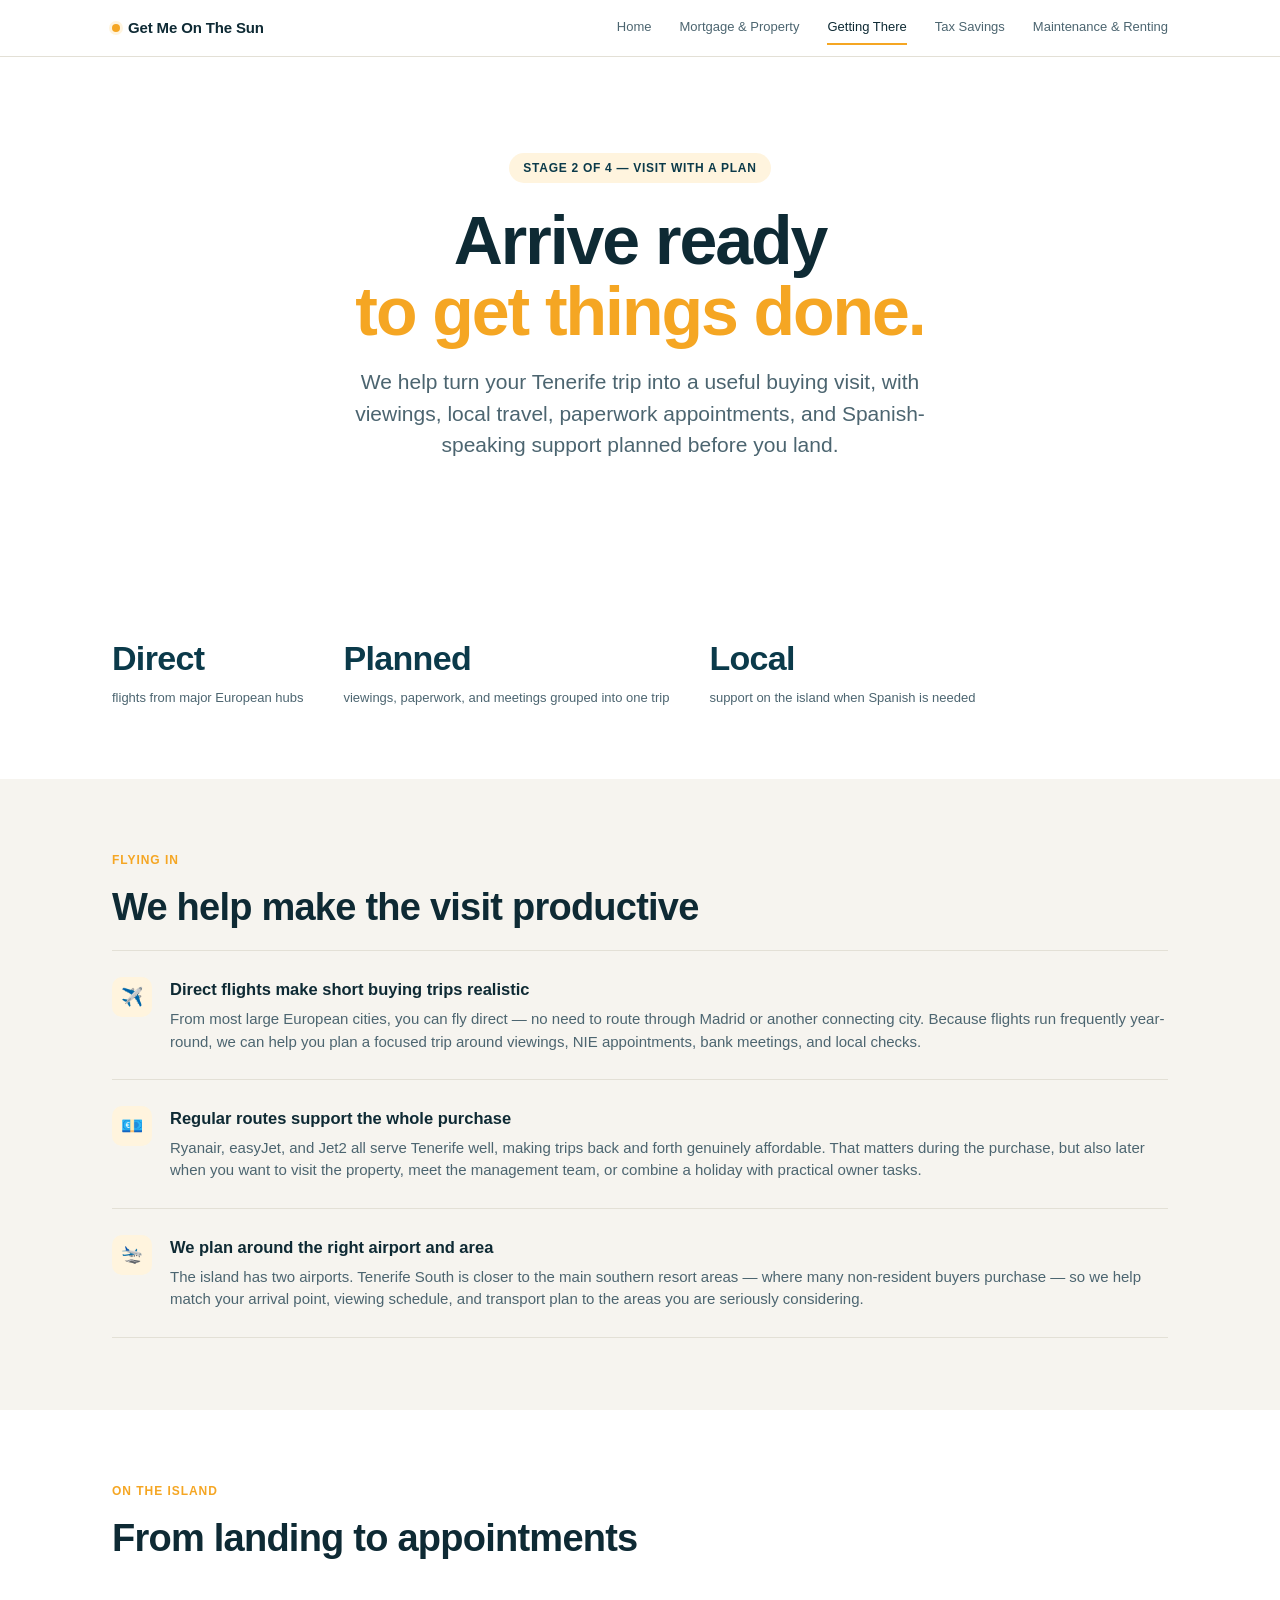
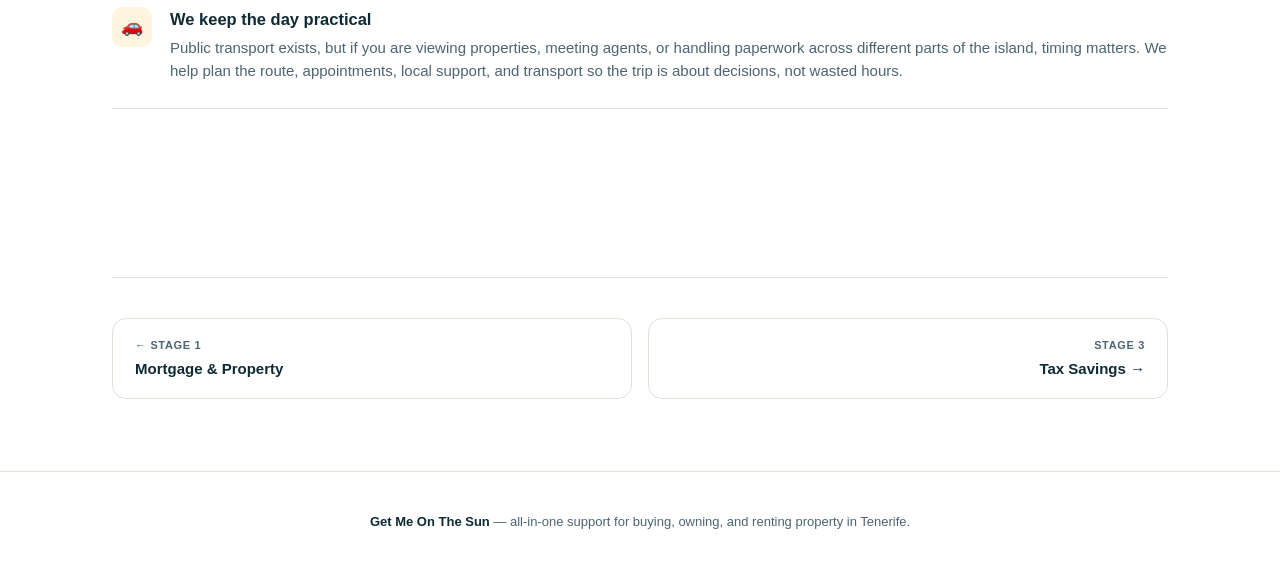
==== getting-there.html @ fbd6fc8a "Reframe travel page around visit planning" ====
<!DOCTYPE html>
<html lang="en">
<head>
<meta charset="UTF-8">
<meta name="viewport" content="width=device-width, initial-scale=1.0">
<title>Getting There — Get Me On The Sun</title>
<meta name="description" content="We help plan your Tenerife property visit: flights, airport choice, viewings, local transport, appointments, and on-island support.">
<link rel="stylesheet" href="style.css">
</head>
<body>

<nav class="nav">
  <div class="nav-inner">
    <a href="index.html" class="nav-brand"><span class="dot"></span>Get Me On The Sun</a>
    <button class="nav-toggle" aria-label="Menu">&#9776;</button>
    <div class="nav-links">
      <a href="index.html">Home</a>
      <a href="mortgage-property.html">Mortgage &amp; Property</a>
      <a href="getting-there.html" class="active">Getting There</a>
      <a href="tax-savings.html">Tax Savings</a>
      <a href="maintenance-renting.html">Maintenance &amp; Renting</a>
    </div>
  </div>
</nav>

<header class="hero">
  <div class="wrap">
    <div class="eyebrow">Stage 2 of 4 — visit with a plan</div>
    <h1>Arrive ready<br><span class="accent">to get things done.</span></h1>
    <p class="lede">We help turn your Tenerife trip into a useful buying visit, with viewings, local travel, paperwork appointments, and Spanish-speaking support planned before you land.</p>
  </div>
</header>

<section>
  <div class="wrap">
    <div class="stats">
      <div class="stat"><div class="num">Direct</div><div class="label">flights from major European hubs</div></div>
      <div class="stat"><div class="num">Planned</div><div class="label">viewings, paperwork, and meetings grouped into one trip</div></div>
      <div class="stat"><div class="num">Local</div><div class="label">support on the island when Spanish is needed</div></div>
    </div>
  </div>
</section>

<section class="section-alt">
  <div class="wrap">
    <p class="section-kicker">Flying In</p>
    <h2 class="section-title">We help make the visit productive</h2>

    <div class="lesson">
      <div class="lesson-icon">✈️</div>
      <div>
        <h4>Direct flights make short buying trips realistic</h4>
        <p>From most large European cities, you can fly direct — no need to route through Madrid or another connecting city. Because flights run frequently year-round, we can help you plan a focused trip around viewings, NIE appointments, bank meetings, and local checks.</p>
      </div>
    </div>

    <div class="lesson">
      <div class="lesson-icon">💶</div>
      <div>
        <h4>Regular routes support the whole purchase</h4>
        <p>Ryanair, easyJet, and Jet2 all serve Tenerife well, making trips back and forth genuinely affordable. That matters during the purchase, but also later when you want to visit the property, meet the management team, or combine a holiday with practical owner tasks.</p>
      </div>
    </div>

    <div class="lesson">
      <div class="lesson-icon">🛬</div>
      <div>
        <h4>We plan around the right airport and area</h4>
        <p>The island has two airports. Tenerife South is closer to the main southern resort areas — where many non-resident buyers purchase — so we help match your arrival point, viewing schedule, and transport plan to the areas you are seriously considering.</p>
      </div>
    </div>
  </div>
</section>

<section>
  <div class="wrap">
    <p class="section-kicker">On The Island</p>
    <h2 class="section-title">From landing to appointments</h2>
    <div class="lesson" style="border-top:none;">
      <div class="lesson-icon">🚗</div>
      <div>
        <h4>We keep the day practical</h4>
        <p>Public transport exists, but if you are viewing properties, meeting agents, or handling paperwork across different parts of the island, timing matters. We help plan the route, appointments, local support, and transport so the trip is about decisions, not wasted hours.</p>
      </div>
    </div>
  </div>
</section>

<section>
  <div class="wrap">
    <div class="pagenav">
      <a href="mortgage-property.html">
        <div class="dir">← Stage 1</div>
        <div class="title">Mortgage &amp; Property</div>
      </a>
      <a href="tax-savings.html" class="next">
        <div class="dir">Stage 3</div>
        <div class="title">Tax Savings →</div>
      </a>
    </div>
  </div>
</section>

<footer>
  <div class="wrap">
    <span class="brand">Get Me On The Sun</span> — all-in-one support for buying, owning, and renting property in Tenerife.
  </div>
</footer>

<script src="script.js"></script>
</body>
</html>
---- style.css ----
/* ============================================
   Get Me On The Sun — design tokens
   ============================================ */
:root {
  --ink: #0E2A34;
  --ink-soft: #4C6570;
  --ocean: #0B3A4A;
  --ocean-deep: #072530;
  --sun: #F5A623;
  --sun-soft: #FFD98A;
  --sun-pale: #FFF4DE;
  --sand: #F6F4EF;
  --white: #FFFFFF;
  --line: #E3E0D6;

  --font: -apple-system, BlinkMacSystemFont, "SF Pro Display", "Segoe UI", Helvetica, Arial, sans-serif;

  --max: 1120px;
  --radius: 14px;
}

* { box-sizing: border-box; }
html { scroll-behavior: smooth; }

body {
  margin: 0;
  font-family: var(--font);
  color: var(--ink);
  background: var(--white);
  -webkit-font-smoothing: antialiased;
  line-height: 1.5;
}

a { color: inherit; text-decoration: none; }
img { max-width: 100%; display: block; }

.wrap {
  max-width: var(--max);
  margin: 0 auto;
  padding: 0 32px;
}

/* ---------- Nav ---------- */
.nav {
  position: sticky;
  top: 0;
  z-index: 50;
  background: rgba(255,255,255,0.86);
  backdrop-filter: saturate(180%) blur(16px);
  -webkit-backdrop-filter: saturate(180%) blur(16px);
  border-bottom: 1px solid var(--line);
}
.nav-inner {
  max-width: var(--max);
  margin: 0 auto;
  padding: 0 32px;
  height: 56px;
  display: flex;
  align-items: center;
  justify-content: space-between;
}
.nav-brand {
  font-weight: 700;
  font-size: 15px;
  letter-spacing: -0.01em;
  display: flex;
  align-items: center;
  gap: 8px;
}
.nav-brand .dot {
  width: 8px; height: 8px; border-radius: 50%;
  background: var(--sun);
  box-shadow: 0 0 0 3px var(--sun-pale);
}
.nav-links {
  display: flex;
  gap: 28px;
  font-size: 13px;
  font-weight: 500;
  color: var(--ink-soft);
}
.nav-links a { padding: 6px 0; border-bottom: 2px solid transparent; transition: color .15s, border-color .15s; }
.nav-links a:hover, .nav-links a.active { color: var(--ink); border-color: var(--sun); }
.nav-toggle { display: none; background: none; border: 0; font-size: 20px; cursor: pointer; }

@media (max-width: 780px) {
  .nav-links {
    position: fixed; top: 56px; left: 0; right: 0;
    background: var(--white);
    border-bottom: 1px solid var(--line);
    flex-direction: column; gap: 0;
    padding: 8px 24px 16px;
    display: none;
  }
  .nav-links.open { display: flex; }
  .nav-links a { padding: 12px 0; border-bottom: 1px solid var(--line); }
  .nav-toggle { display: block; }
}

/* ---------- Hero ---------- */
.hero {
  padding: 96px 0 64px;
  text-align: center;
  position: relative;
  overflow: hidden;
}
.eyebrow {
  display: inline-flex;
  align-items: center;
  gap: 8px;
  font-size: 12px;
  font-weight: 600;
  letter-spacing: 0.06em;
  text-transform: uppercase;
  color: var(--ocean);
  background: var(--sun-pale);
  padding: 6px 14px;
  border-radius: 999px;
  margin-bottom: 22px;
}
h1 {
  font-size: clamp(38px, 6vw, 68px);
  font-weight: 800;
  letter-spacing: -0.03em;
  line-height: 1.04;
  margin: 0 0 20px;
}
h1 .accent { color: var(--sun); }
.lede {
  font-size: clamp(17px, 2vw, 21px);
  color: var(--ink-soft);
  max-width: 640px;
  margin: 0 auto 36px;
  font-weight: 400;
}
.cta-row { display: flex; gap: 14px; justify-content: center; flex-wrap: wrap; }
.btn {
  display: inline-block;
  padding: 13px 26px;
  border-radius: 999px;
  font-size: 15px;
  font-weight: 600;
  transition: transform .15s, box-shadow .15s;
}
.btn-primary { background: var(--ocean); color: var(--white); }
.btn-primary:hover { transform: translateY(-1px); box-shadow: 0 8px 20px rgba(11,58,74,0.25); }
.btn-ghost { background: var(--sand); color: var(--ink); }
.btn-ghost:hover { transform: translateY(-1px); }

/* ---------- Sun arc (signature element) ---------- */
.arc-wrap {
  max-width: 720px;
  margin: 0 auto;
  padding: 8px 0 0;
}
.arc-svg { width: 100%; height: auto; display: block; }
.arc-track { fill: none; stroke: var(--line); stroke-width: 2; }
.arc-progress { fill: none; stroke: var(--sun); stroke-width: 2; stroke-linecap: round; }
.arc-sun {
  fill: var(--sun);
  filter: drop-shadow(0 0 10px rgba(245,166,35,0.6));
}
.arc-labels {
  display: flex;
  justify-content: space-between;
  max-width: 720px;
  margin: 6px auto 0;
  padding: 0 4px;
  font-size: 11px;
  font-weight: 600;
  letter-spacing: 0.02em;
  color: var(--ink-soft);
}
.arc-labels .current { color: var(--ocean); }

/* ---------- Sections ---------- */
section { padding: 72px 0; }
.section-alt { background: var(--sand); }
.section-title {
  font-size: clamp(26px, 3.4vw, 38px);
  font-weight: 800;
  letter-spacing: -0.02em;
  margin: 0 0 14px;
}
.section-kicker {
  font-size: 12px;
  font-weight: 700;
  letter-spacing: 0.08em;
  text-transform: uppercase;
  color: var(--sun);
  margin: 0 0 10px;
}
.section-intro {
  color: var(--ink-soft);
  font-size: 17px;
  max-width: 620px;
  margin: 0 0 40px;
}

/* ---------- Cards ---------- */
.grid { display: grid; gap: 20px; }
.grid-2 { grid-template-columns: repeat(2, 1fr); }
.grid-4 { grid-template-columns: repeat(4, 1fr); }
@media (max-width: 900px) { .grid-2, .grid-4 { grid-template-columns: 1fr; } }

.card {
  background: var(--white);
  border: 1px solid var(--line);
  border-radius: var(--radius);
  padding: 28px;
}
.card-num {
  font-size: 13px;
  font-weight: 700;
  color: var(--sun);
  margin-bottom: 10px;
}
.card h3 {
  font-size: 19px;
  font-weight: 700;
  margin: 0 0 10px;
  letter-spacing: -0.01em;
}
.card p { color: var(--ink-soft); font-size: 15px; margin: 0; }

.topic-card {
  background: var(--ocean);
  color: var(--white);
  border-radius: var(--radius);
  padding: 32px;
  display: flex;
  flex-direction: column;
  gap: 12px;
  transition: transform .18s, box-shadow .18s;
}
.topic-card:hover { transform: translateY(-3px); box-shadow: 0 16px 32px rgba(7,37,48,0.25); }
.topic-card .stage { font-size: 12px; font-weight: 700; color: var(--sun-soft); letter-spacing: 0.06em; text-transform: uppercase; }
.topic-card h3 { font-size: 21px; margin: 0; font-weight: 700; letter-spacing: -0.01em; }
.topic-card p { margin: 0; color: rgba(255,255,255,0.75); font-size: 14.5px; }
.topic-card .go { margin-top: auto; font-size: 14px; font-weight: 600; color: var(--sun-soft); }

/* ---------- Warning / callout box ---------- */
.callout {
  background: var(--white);
  border: 1px solid var(--sun-soft);
  border-left: 4px solid var(--sun);
  border-radius: var(--radius);
  padding: 26px 28px;
  margin: 32px 0;
}
.callout .label {
  font-size: 12px; font-weight: 700; letter-spacing: 0.06em; text-transform: uppercase;
  color: #B5750E; margin-bottom: 8px; display: block;
}
.callout p { margin: 0 0 10px; color: var(--ink); font-size: 15.5px; }
.callout p:last-child { margin-bottom: 0; }

/* ---------- Lists / lessons ---------- */
.lesson {
  display: flex;
  gap: 18px;
  padding: 26px 0;
  border-top: 1px solid var(--line);
}
.lesson:last-child { border-bottom: 1px solid var(--line); }
.lesson-icon {
  flex: none;
  width: 40px; height: 40px;
  border-radius: 10px;
  background: var(--sun-pale);
  display: flex; align-items: center; justify-content: center;
  font-size: 18px;
}
.lesson h4 { margin: 0 0 6px; font-size: 16.5px; font-weight: 700; }
.lesson p { margin: 0; color: var(--ink-soft); font-size: 15px; }

/* ---------- Stat row ---------- */
.stats { display: flex; gap: 40px; flex-wrap: wrap; }
.stat .num { font-size: 34px; font-weight: 800; color: var(--ocean); letter-spacing: -0.02em; }
.stat .label { font-size: 13px; color: var(--ink-soft); margin-top: 4px; }

/* ---------- Footer ---------- */
footer {
  border-top: 1px solid var(--line);
  padding: 40px 0;
  text-align: center;
  color: var(--ink-soft);
  font-size: 13px;
}
footer .brand { font-weight: 700; color: var(--ink); }

/* ---------- Prev/Next nav ---------- */
.pagenav {
  display: flex;
  justify-content: space-between;
  gap: 16px;
  padding: 40px 0 0;
  border-top: 1px solid var(--line);
  margin-top: 24px;
}
.pagenav a {
  flex: 1;
  border: 1px solid var(--line);
  border-radius: var(--radius);
  padding: 18px 22px;
  transition: border-color .15s, transform .15s;
}
.pagenav a:hover { border-color: var(--sun); transform: translateY(-2px); }
.pagenav .dir { font-size: 11px; font-weight: 700; letter-spacing: 0.06em; text-transform: uppercase; color: var(--ink-soft); }
.pagenav .title { font-size: 15px; font-weight: 700; margin-top: 4px; }
.pagenav .next { text-align: right; }
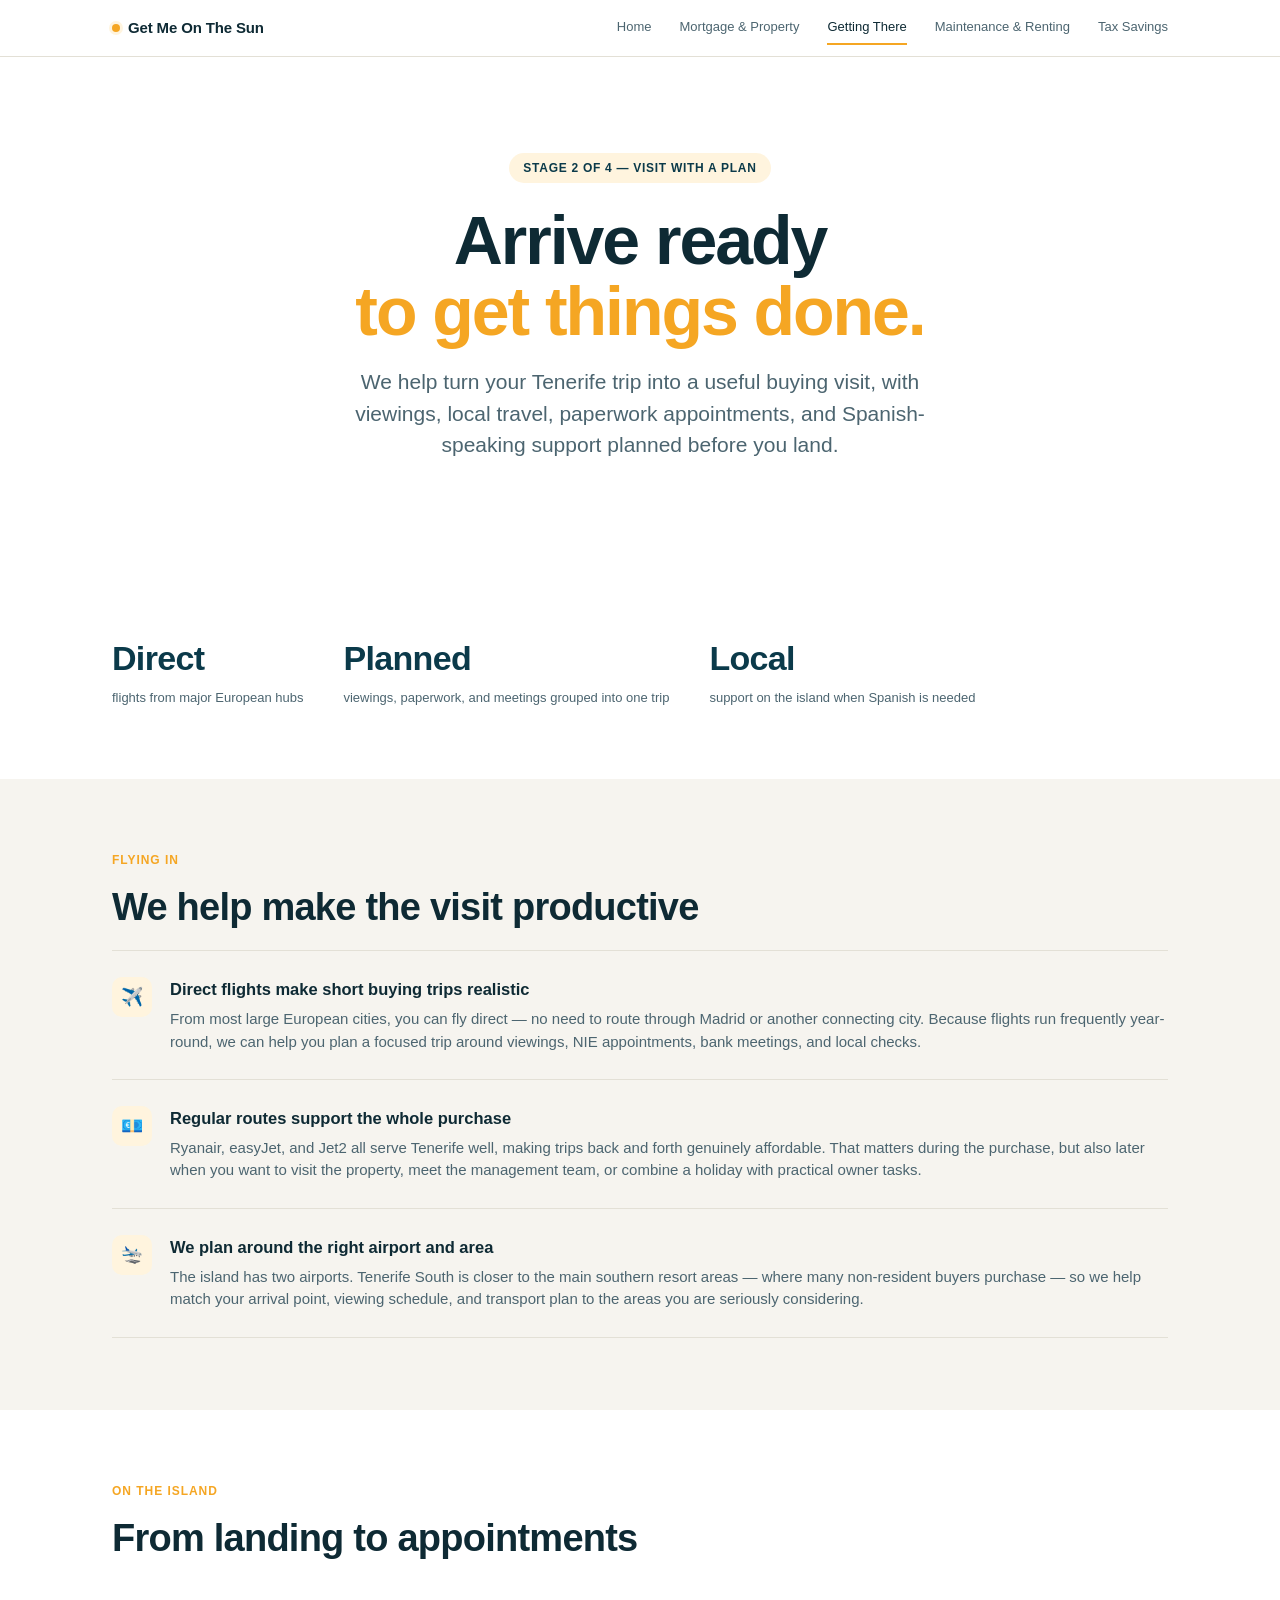
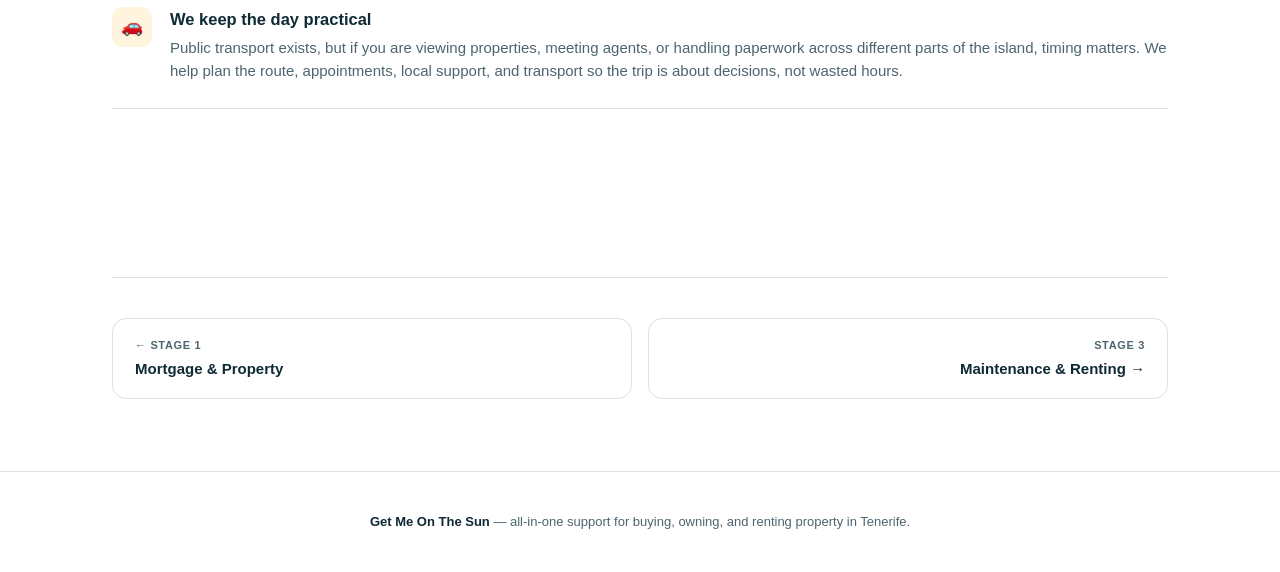
==== commit 710f72a2: "Point getting there to maintenance before tax" ====
--- a/getting-there.html
+++ b/getting-there.html
@@ -17,8 +17,8 @@
       <a href="index.html">Home</a>
       <a href="mortgage-property.html">Mortgage &amp; Property</a>
       <a href="getting-there.html" class="active">Getting There</a>
+      <a href="maintenance-renting.html">Maintenance &amp; Renting</a>
       <a href="tax-savings.html">Tax Savings</a>
-      <a href="maintenance-renting.html">Maintenance &amp; Renting</a>
     </div>
   </div>
 </nav>
@@ -93,9 +93,9 @@
         <div class="dir">← Stage 1</div>
         <div class="title">Mortgage &amp; Property</div>
       </a>
-      <a href="tax-savings.html" class="next">
+      <a href="maintenance-renting.html" class="next">
         <div class="dir">Stage 3</div>
-        <div class="title">Tax Savings →</div>
+        <div class="title">Maintenance &amp; Renting →</div>
       </a>
     </div>
   </div>
--- a/style.css
+++ b/style.css
@@ -234,6 +234,14 @@
   transition: transform .18s, box-shadow .18s;
 }
 .topic-card:hover { transform: translateY(-3px); box-shadow: 0 16px 32px rgba(7,37,48,0.25); }
+.topic-card-image {
+  width: 100%;
+  aspect-ratio: 3 / 2;
+  object-fit: cover;
+  border-radius: 10px;
+  border: 1px solid rgba(255,255,255,0.18);
+  margin: -8px 0 2px;
+}
 .topic-card .stage { font-size: 12px; font-weight: 700; color: var(--sun-soft); letter-spacing: 0.06em; text-transform: uppercase; }
 .topic-card h3 { font-size: 21px; margin: 0; font-weight: 700; letter-spacing: -0.01em; }
 .topic-card p { margin: 0; color: rgba(255,255,255,0.75); font-size: 14.5px; }
@@ -255,6 +263,140 @@
 .callout p { margin: 0 0 10px; color: var(--ink); font-size: 15.5px; }
 .callout p:last-child { margin-bottom: 0; }
 
+/* ---------- Mortgage calculator ---------- */
+.mortgage-calculator {
+  display: grid;
+  grid-template-columns: minmax(0, 1.15fr) minmax(280px, 0.85fr);
+  gap: 22px;
+  align-items: stretch;
+}
+.calculator-panel,
+.calculator-results {
+  background: var(--white);
+  border: 1px solid var(--line);
+  border-radius: var(--radius);
+  padding: 28px;
+}
+.calculator-panel {
+  display: grid;
+  gap: 18px;
+}
+.calc-grid {
+  display: grid;
+  grid-template-columns: repeat(2, minmax(0, 1fr));
+  gap: 16px;
+}
+.field {
+  display: grid;
+  gap: 8px;
+}
+.field label {
+  color: var(--ink);
+  font-size: 13px;
+  font-weight: 700;
+}
+.input-wrap,
+.field select {
+  width: 100%;
+  min-height: 46px;
+  border: 1px solid var(--line);
+  border-radius: 10px;
+  background: var(--white);
+  display: flex;
+  align-items: center;
+  gap: 8px;
+  padding: 0 14px;
+  color: var(--ink);
+}
+.field input,
+.field select {
+  font: inherit;
+  color: var(--ink);
+}
+.input-wrap input {
+  width: 100%;
+  border: 0;
+  outline: 0;
+  background: transparent;
+  min-width: 0;
+}
+.field select {
+  appearance: none;
+  cursor: pointer;
+}
+.input-wrap span {
+  color: var(--ink-soft);
+  font-size: 14px;
+  font-weight: 600;
+}
+.range-row {
+  display: grid;
+  grid-template-columns: minmax(0, 1fr) 58px;
+  gap: 14px;
+  align-items: center;
+}
+.range-row input { width: 100%; accent-color: var(--sun); }
+.range-row output {
+  background: var(--sun-pale);
+  border-radius: 999px;
+  color: var(--ocean);
+  font-size: 13px;
+  font-weight: 800;
+  padding: 6px 8px;
+  text-align: center;
+}
+.calculator-results {
+  background: var(--ocean);
+  color: var(--white);
+  display: grid;
+  gap: 14px;
+}
+.calculator-results .result-label {
+  display: block;
+  color: var(--sun-soft);
+  font-size: 12px;
+  font-weight: 800;
+  letter-spacing: 0.06em;
+  text-transform: uppercase;
+  margin-bottom: 5px;
+}
+.calculator-results > div:first-child strong {
+  display: block;
+  font-size: clamp(32px, 4vw, 48px);
+  letter-spacing: -0.02em;
+  line-height: 1;
+}
+.calculator-results small {
+  display: block;
+  color: rgba(255,255,255,0.72);
+  font-size: 13px;
+  margin-top: 8px;
+}
+.result-row {
+  display: flex;
+  justify-content: space-between;
+  gap: 16px;
+  border-top: 1px solid rgba(255,255,255,0.14);
+  padding-top: 12px;
+  font-size: 14px;
+}
+.result-row span { color: rgba(255,255,255,0.72); }
+.result-row strong {
+  color: var(--white);
+  text-align: right;
+}
+.calc-note {
+  margin: 0;
+  color: rgba(255,255,255,0.72);
+  font-size: 13px;
+}
+@media (max-width: 900px) {
+  .mortgage-calculator,
+  .calc-grid {
+    grid-template-columns: 1fr;
+  }
+}
+
 /* ---------- Lists / lessons ---------- */
 .lesson {
   display: flex;
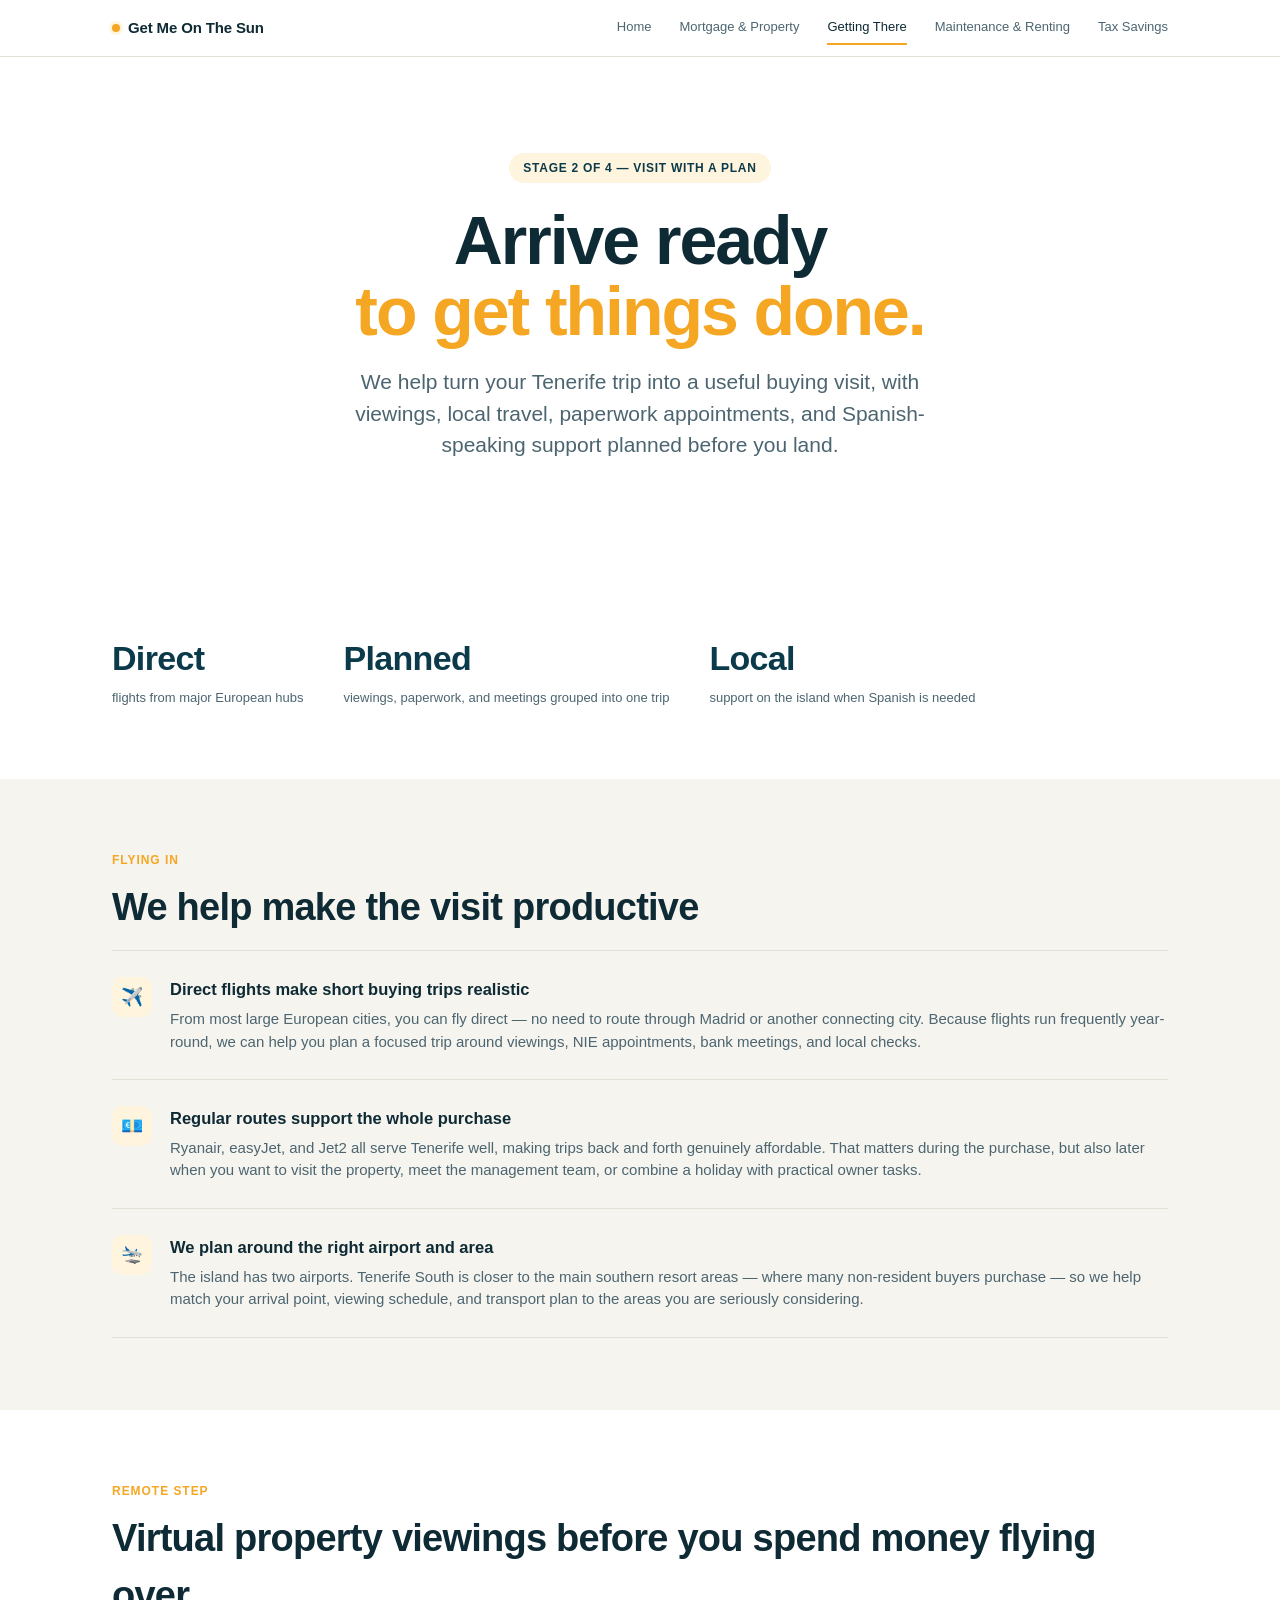
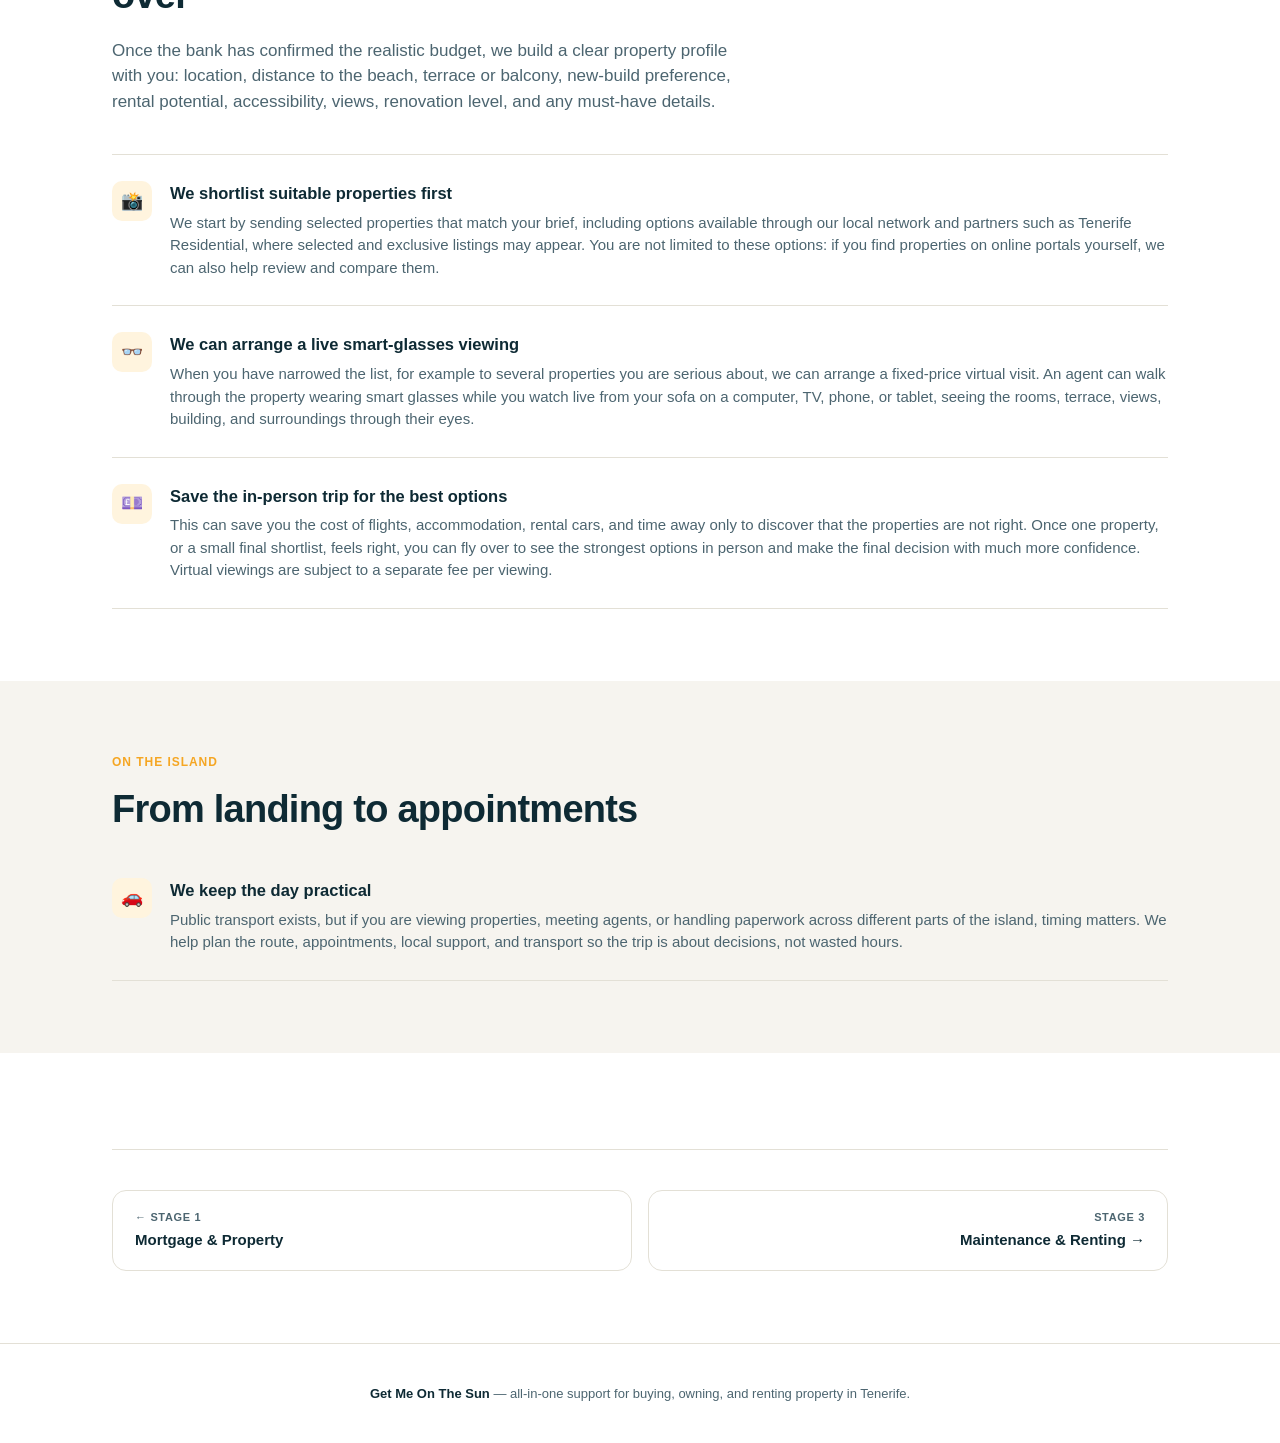
==== commit c596e875: "Add virtual viewing workflow" ====
--- a/getting-there.html
+++ b/getting-there.html
@@ -74,6 +74,38 @@
 
 <section>
   <div class="wrap">
+    <p class="section-kicker">Remote Step</p>
+    <h2 class="section-title">Virtual property viewings before you spend money flying over</h2>
+    <p class="section-intro">Once the bank has confirmed the realistic budget, we build a clear property profile with you: location, distance to the beach, terrace or balcony, new-build preference, rental potential, accessibility, views, renovation level, and any must-have details.</p>
+
+    <div class="lesson">
+      <div class="lesson-icon">📸</div>
+      <div>
+        <h4>We shortlist suitable properties first</h4>
+        <p>We start by sending selected properties that match your brief, including options available through our local network and partners such as <a href="https://www.teneriferesidential.com/" target="_blank" rel="noopener">Tenerife Residential</a>, where selected and exclusive listings may appear. You are not limited to these options: if you find properties on online portals yourself, we can also help review and compare them.</p>
+      </div>
+    </div>
+
+    <div class="lesson">
+      <div class="lesson-icon">👓</div>
+      <div>
+        <h4>We can arrange a live smart-glasses viewing</h4>
+        <p>When you have narrowed the list, for example to several properties you are serious about, we can arrange a fixed-price virtual visit. An agent can walk through the property wearing smart glasses while you watch live from your sofa on a computer, TV, phone, or tablet, seeing the rooms, terrace, views, building, and surroundings through their eyes.</p>
+      </div>
+    </div>
+
+    <div class="lesson">
+      <div class="lesson-icon">💷</div>
+      <div>
+        <h4>Save the in-person trip for the best options</h4>
+        <p>This can save you the cost of flights, accommodation, rental cars, and time away only to discover that the properties are not right. Once one property, or a small final shortlist, feels right, you can fly over to see the strongest options in person and make the final decision with much more confidence. Virtual viewings are subject to a separate fee per viewing.</p>
+      </div>
+    </div>
+  </div>
+</section>
+
+<section class="section-alt">
+  <div class="wrap">
     <p class="section-kicker">On The Island</p>
     <h2 class="section-title">From landing to appointments</h2>
     <div class="lesson" style="border-top:none;">
--- a/style.css
+++ b/style.css
@@ -390,6 +390,13 @@
   color: rgba(255,255,255,0.72);
   font-size: 13px;
 }
+.small-print {
+  max-width: 880px;
+  margin: 16px 0 0;
+  color: var(--ink-soft);
+  font-size: 12.5px;
+  line-height: 1.55;
+}
 @media (max-width: 900px) {
   .mortgage-calculator,
   .calc-grid {
@@ -416,6 +423,84 @@
 .lesson h4 { margin: 0 0 6px; font-size: 16.5px; font-weight: 700; }
 .lesson p { margin: 0; color: var(--ink-soft); font-size: 15px; }
 
+/* ---------- Rental status ---------- */
+.rental-status {
+  display: grid;
+  grid-template-columns: minmax(0, 1fr) minmax(300px, 0.85fr);
+  gap: 24px;
+  align-items: start;
+  background: var(--sun-pale);
+  border: 1px solid var(--sun-soft);
+  border-radius: var(--radius);
+  padding: 28px;
+  margin: 18px 0 26px 58px;
+}
+.status-label {
+  display: inline-block;
+  color: #B5750E;
+  font-size: 12px;
+  font-weight: 800;
+  letter-spacing: 0.06em;
+  text-transform: uppercase;
+  margin-bottom: 8px;
+}
+.rental-status h3 {
+  font-size: clamp(22px, 2.4vw, 30px);
+  line-height: 1.12;
+  letter-spacing: -0.02em;
+  margin: 0 0 10px;
+}
+.rental-status p {
+  margin: 0;
+  color: var(--ink-soft);
+  font-size: 15px;
+}
+.status-panel {
+  background: var(--white);
+  border: 1px solid rgba(181,117,14,0.22);
+  border-radius: 12px;
+  padding: 20px;
+  display: grid;
+  gap: 12px;
+}
+.status-panel p {
+  color: var(--ink);
+  font-size: 14px;
+}
+.status-pill {
+  justify-self: start;
+  background: var(--ocean);
+  color: var(--white);
+  border-radius: 999px;
+  padding: 7px 12px;
+  font-size: 12px;
+  font-weight: 800;
+  letter-spacing: 0.04em;
+  text-transform: uppercase;
+}
+.status-panel small {
+  color: var(--ink-soft);
+  font-size: 12px;
+}
+.status-links {
+  display: flex;
+  flex-wrap: wrap;
+  gap: 10px;
+}
+.status-links a {
+  color: var(--ocean);
+  font-size: 13px;
+  font-weight: 700;
+  border-bottom: 1px solid rgba(11,58,74,0.35);
+}
+
+@media (max-width: 900px) {
+  .rental-status {
+    grid-template-columns: 1fr;
+    margin-left: 0;
+  }
+}
+
 /* ---------- Stat row ---------- */
 .stats { display: flex; gap: 40px; flex-wrap: wrap; }
 .stat .num { font-size: 34px; font-weight: 800; color: var(--ocean); letter-spacing: -0.02em; }
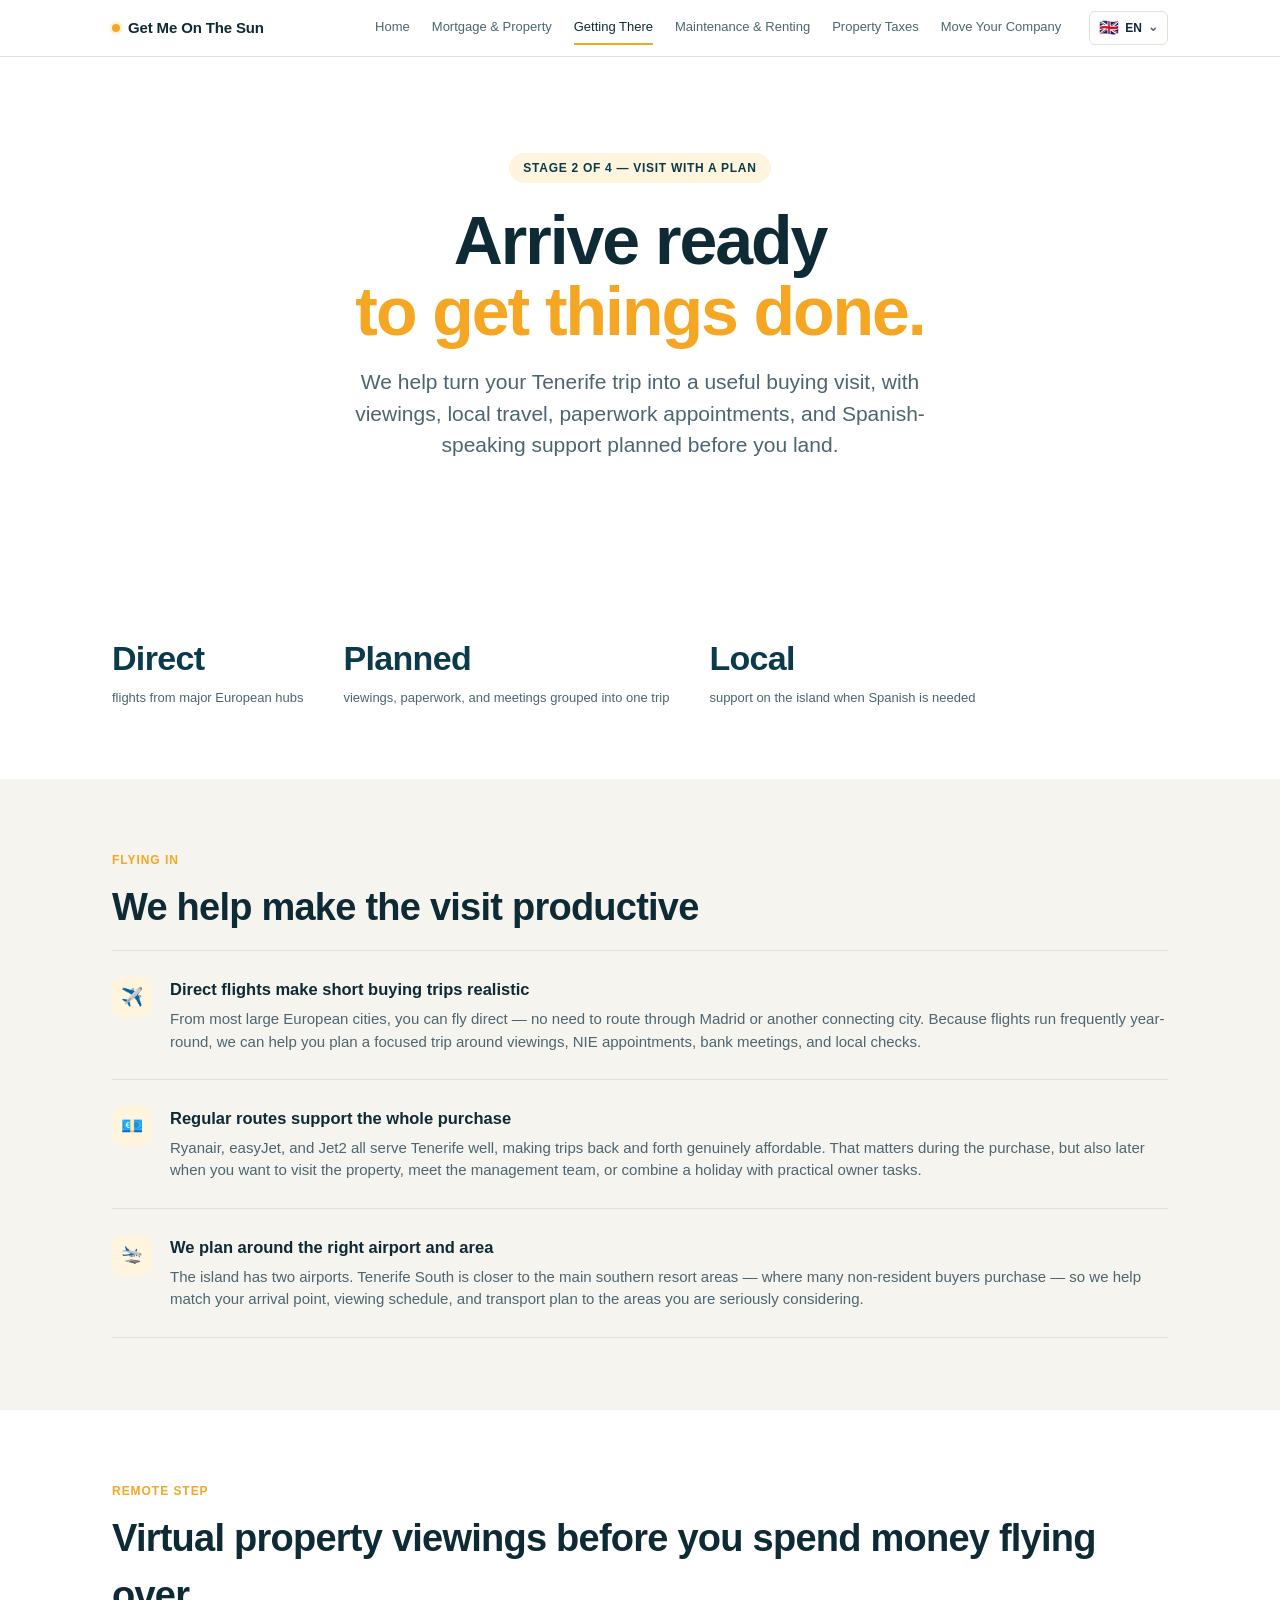
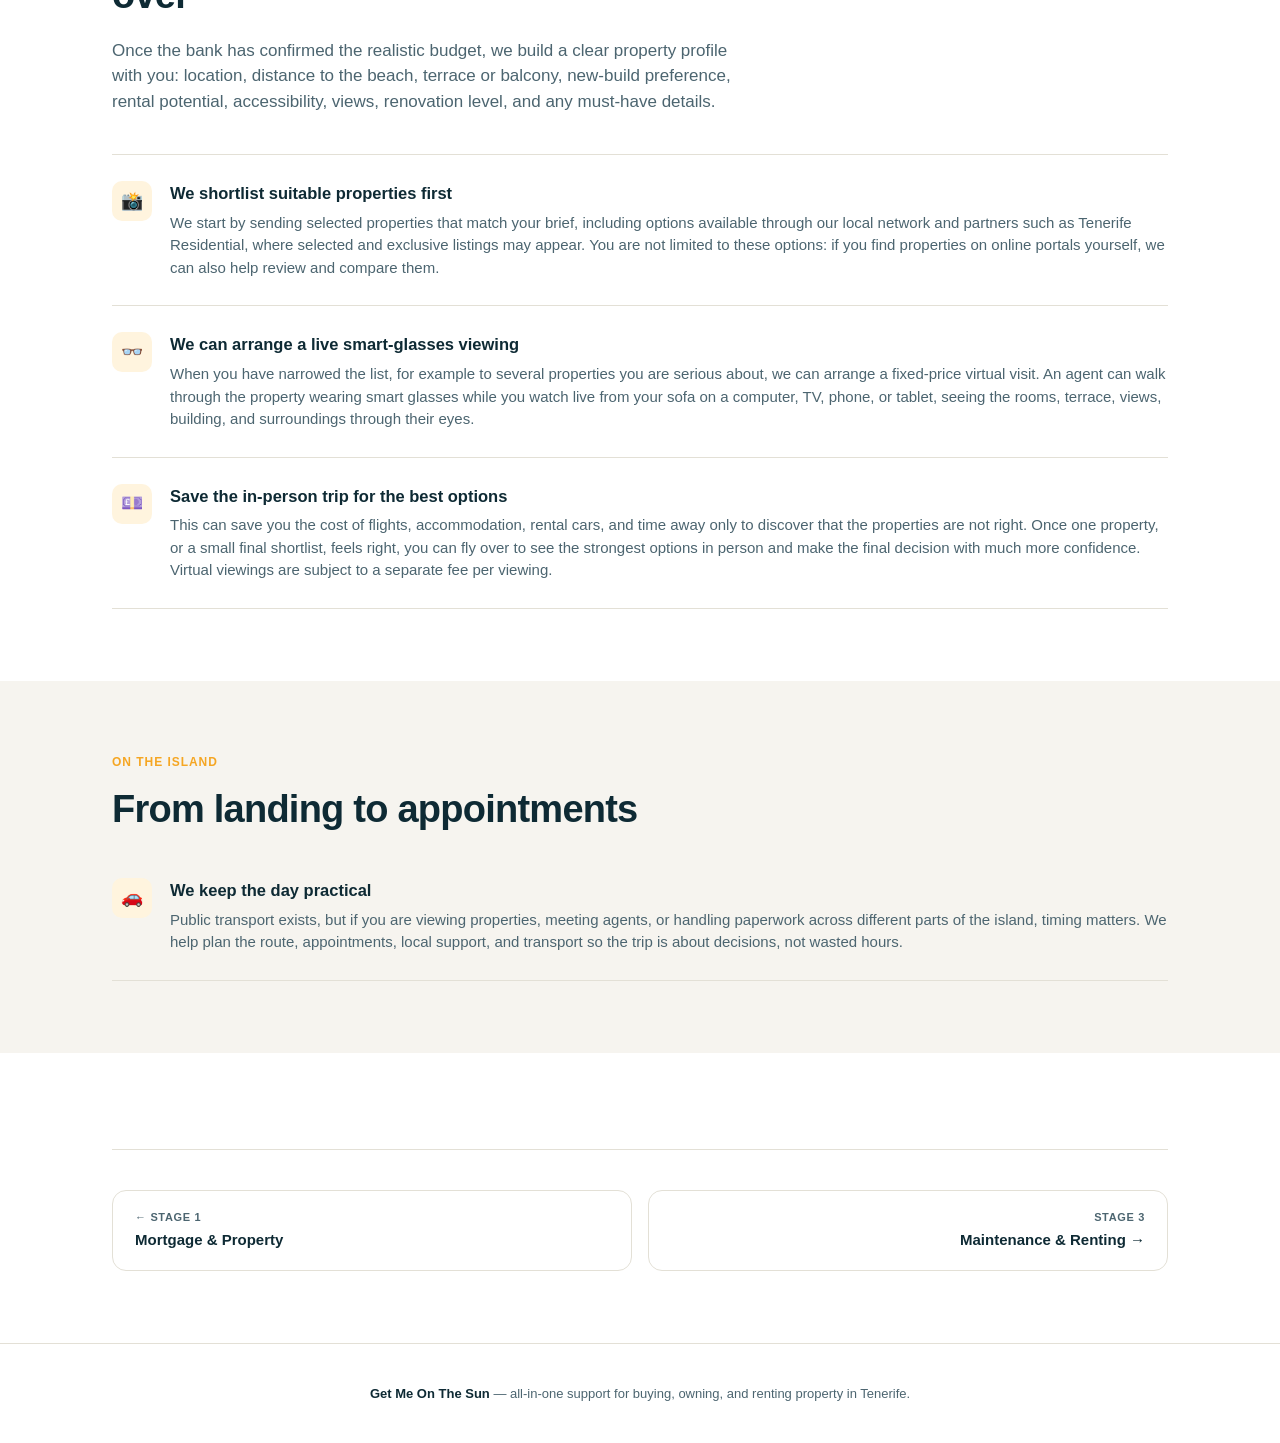
==== commit 0174970f: "Separate property tax and company guidance in getting-there.html" ====
--- a/getting-there.html
+++ b/getting-there.html
@@ -18,7 +18,8 @@
       <a href="mortgage-property.html">Mortgage &amp; Property</a>
       <a href="getting-there.html" class="active">Getting There</a>
       <a href="maintenance-renting.html">Maintenance &amp; Renting</a>
-      <a href="tax-savings.html">Tax Savings</a>
+      <a href="tax-savings.html">Property Taxes</a>
+      <a href="move-company.html">Move Your Company</a>
     </div>
   </div>
 </nav>
@@ -139,6 +140,8 @@
   </div>
 </footer>
 
-<script src="script.js"></script>
+<script src="translations.js?v=20260926-tax-split"></script>
+<script src="i18n.js?v=20260926-tax-split"></script>
+<script src="script.js?v=20260926-tax-split"></script>
 </body>
 </html>
--- a/style.css
+++ b/style.css
@@ -66,6 +66,8 @@
   display: flex;
   align-items: center;
   gap: 8px;
+  margin-right: auto;
+  order: 1;
 }
 .nav-brand .dot {
   width: 8px; height: 8px; border-radius: 50%;
@@ -74,16 +76,67 @@
 }
 .nav-links {
   display: flex;
-  gap: 28px;
+  gap: 22px;
   font-size: 13px;
   font-weight: 500;
   color: var(--ink-soft);
+  order: 2;
 }
 .nav-links a { padding: 6px 0; border-bottom: 2px solid transparent; transition: color .15s, border-color .15s; }
 .nav-links a:hover, .nav-links a.active { color: var(--ink); border-color: var(--sun); }
-.nav-toggle { display: none; background: none; border: 0; font-size: 20px; cursor: pointer; }
-
-@media (max-width: 780px) {
+.nav-toggle { display: none; background: none; border: 0; font-size: 20px; cursor: pointer; order: 4; }
+.language-switcher { position: relative; margin-left: 28px; order: 3; }
+.language-button {
+  min-width: 66px;
+  height: 34px;
+  display: inline-flex;
+  align-items: center;
+  justify-content: center;
+  gap: 6px;
+  padding: 0 9px;
+  border: 1px solid var(--line);
+  border-radius: 6px;
+  background: var(--white);
+  color: var(--ink);
+  font: inherit;
+  font-size: 12px;
+  font-weight: 700;
+  cursor: pointer;
+}
+.language-flag { font-size: 16px; line-height: 1; }
+.language-chevron { color: var(--ink-soft); transform: translateY(-1px); }
+.language-menu {
+  position: absolute;
+  top: calc(100% + 8px);
+  right: 0;
+  z-index: 80;
+  width: 164px;
+  display: none;
+  padding: 6px;
+  border: 1px solid var(--line);
+  border-radius: 8px;
+  background: var(--white);
+  box-shadow: 0 12px 30px rgba(20, 30, 38, 0.14);
+}
+.language-switcher.open .language-menu { display: block; }
+.language-option {
+  width: 100%;
+  display: flex;
+  align-items: center;
+  gap: 9px;
+  padding: 9px 10px;
+  border: 0;
+  border-radius: 5px;
+  background: transparent;
+  color: var(--ink);
+  font: inherit;
+  font-size: 13px;
+  text-align: left;
+  cursor: pointer;
+}
+.language-option:hover, .language-option.active { background: var(--sun-pale); }
+
+@media (max-width: 1040px) {
   .nav-links {
     position: fixed; top: 56px; left: 0; right: 0;
     background: var(--white);
@@ -94,7 +147,9 @@
   }
   .nav-links.open { display: flex; }
   .nav-links a { padding: 12px 0; border-bottom: 1px solid var(--line); }
-  .nav-toggle { display: block; }
+  .language-switcher { margin-left: 10px; order: 2; }
+  .nav-links { order: 4; }
+  .nav-toggle { display: block; margin-left: 8px; }
 }
 
 /* ---------- Hero ---------- */
@@ -281,6 +336,16 @@
   display: grid;
   gap: 18px;
 }
+.calculator-panel h3 {
+  margin: 0;
+  font-size: clamp(23px, 2.6vw, 32px);
+  line-height: 1.15;
+}
+.calculator-panel p {
+  margin: 0;
+  color: var(--ink-soft);
+  font-size: 15px;
+}
 .calc-grid {
   display: grid;
   grid-template-columns: repeat(2, minmax(0, 1fr));
@@ -362,9 +427,9 @@
 }
 .calculator-results > div:first-child strong {
   display: block;
-  font-size: clamp(32px, 4vw, 48px);
-  letter-spacing: -0.02em;
-  line-height: 1;
+  font-size: clamp(25px, 3vw, 36px);
+  letter-spacing: 0;
+  line-height: 1.08;
 }
 .calculator-results small {
   display: block;
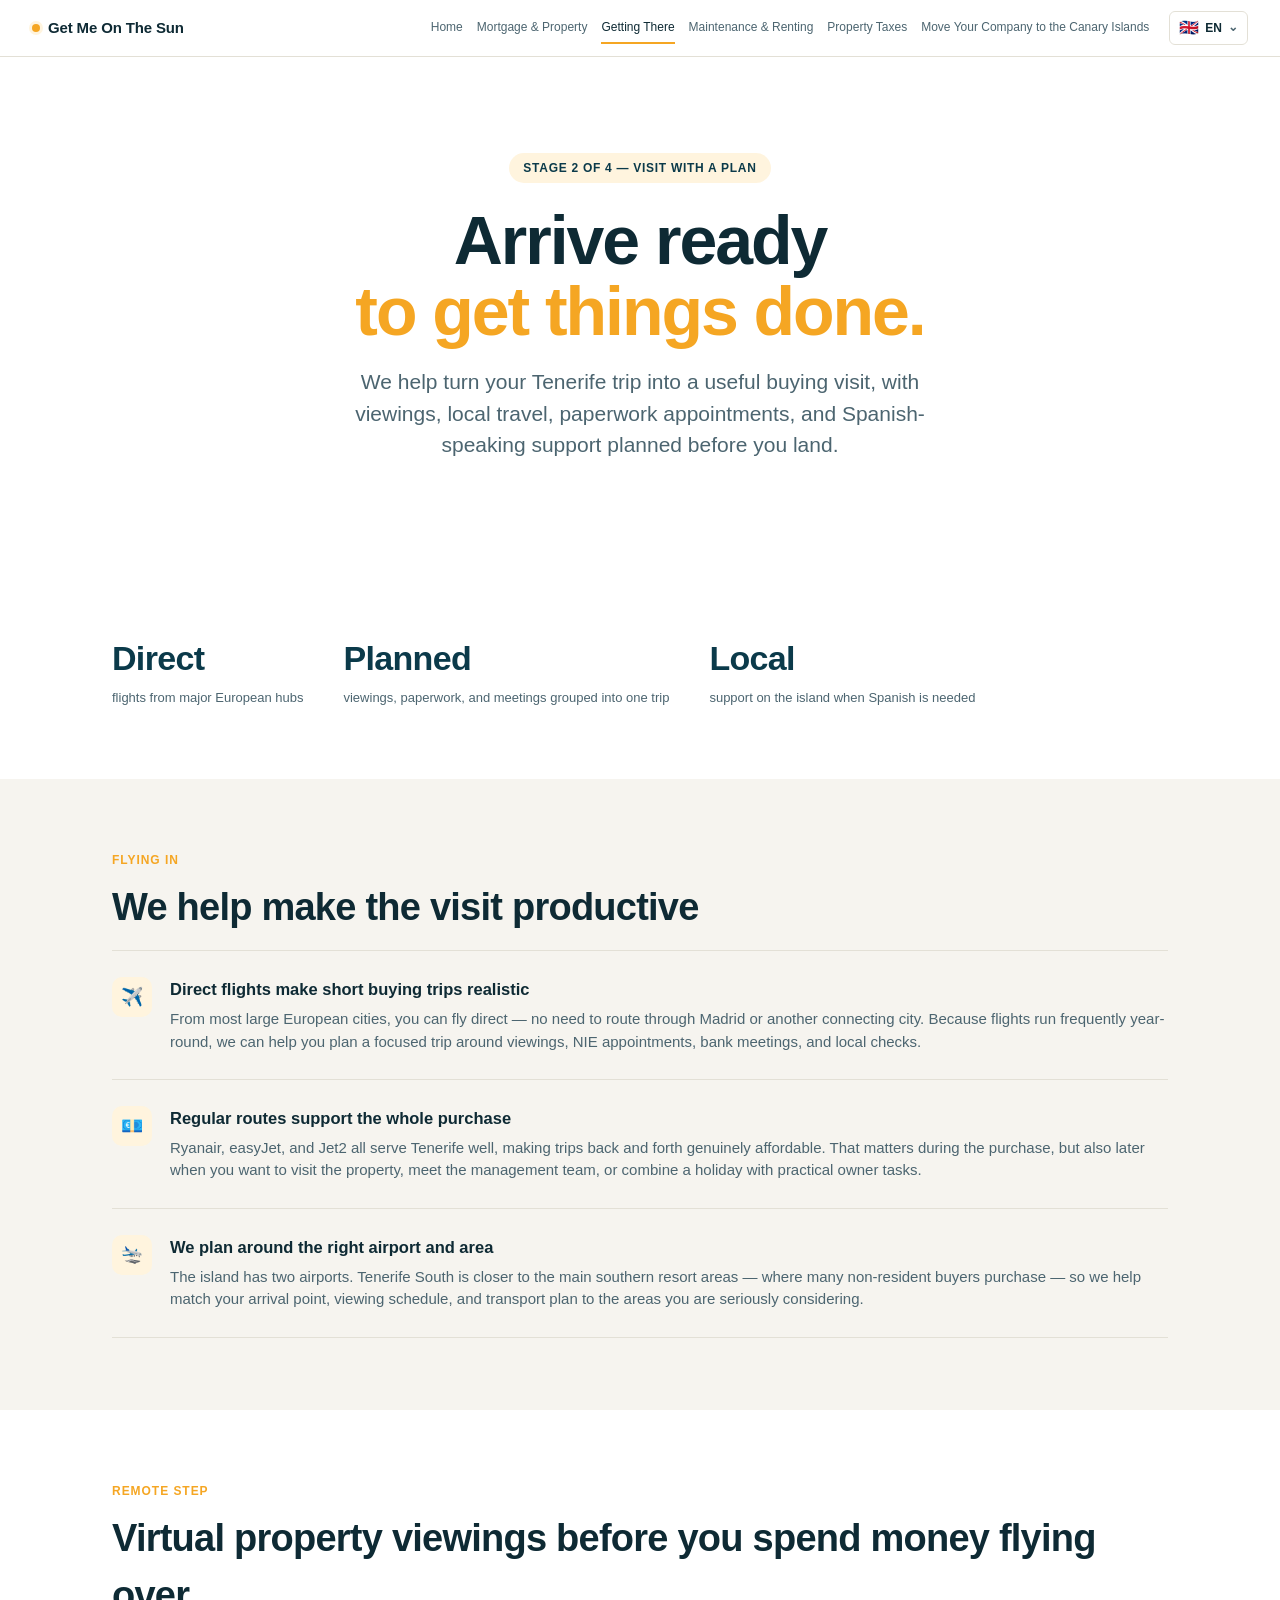
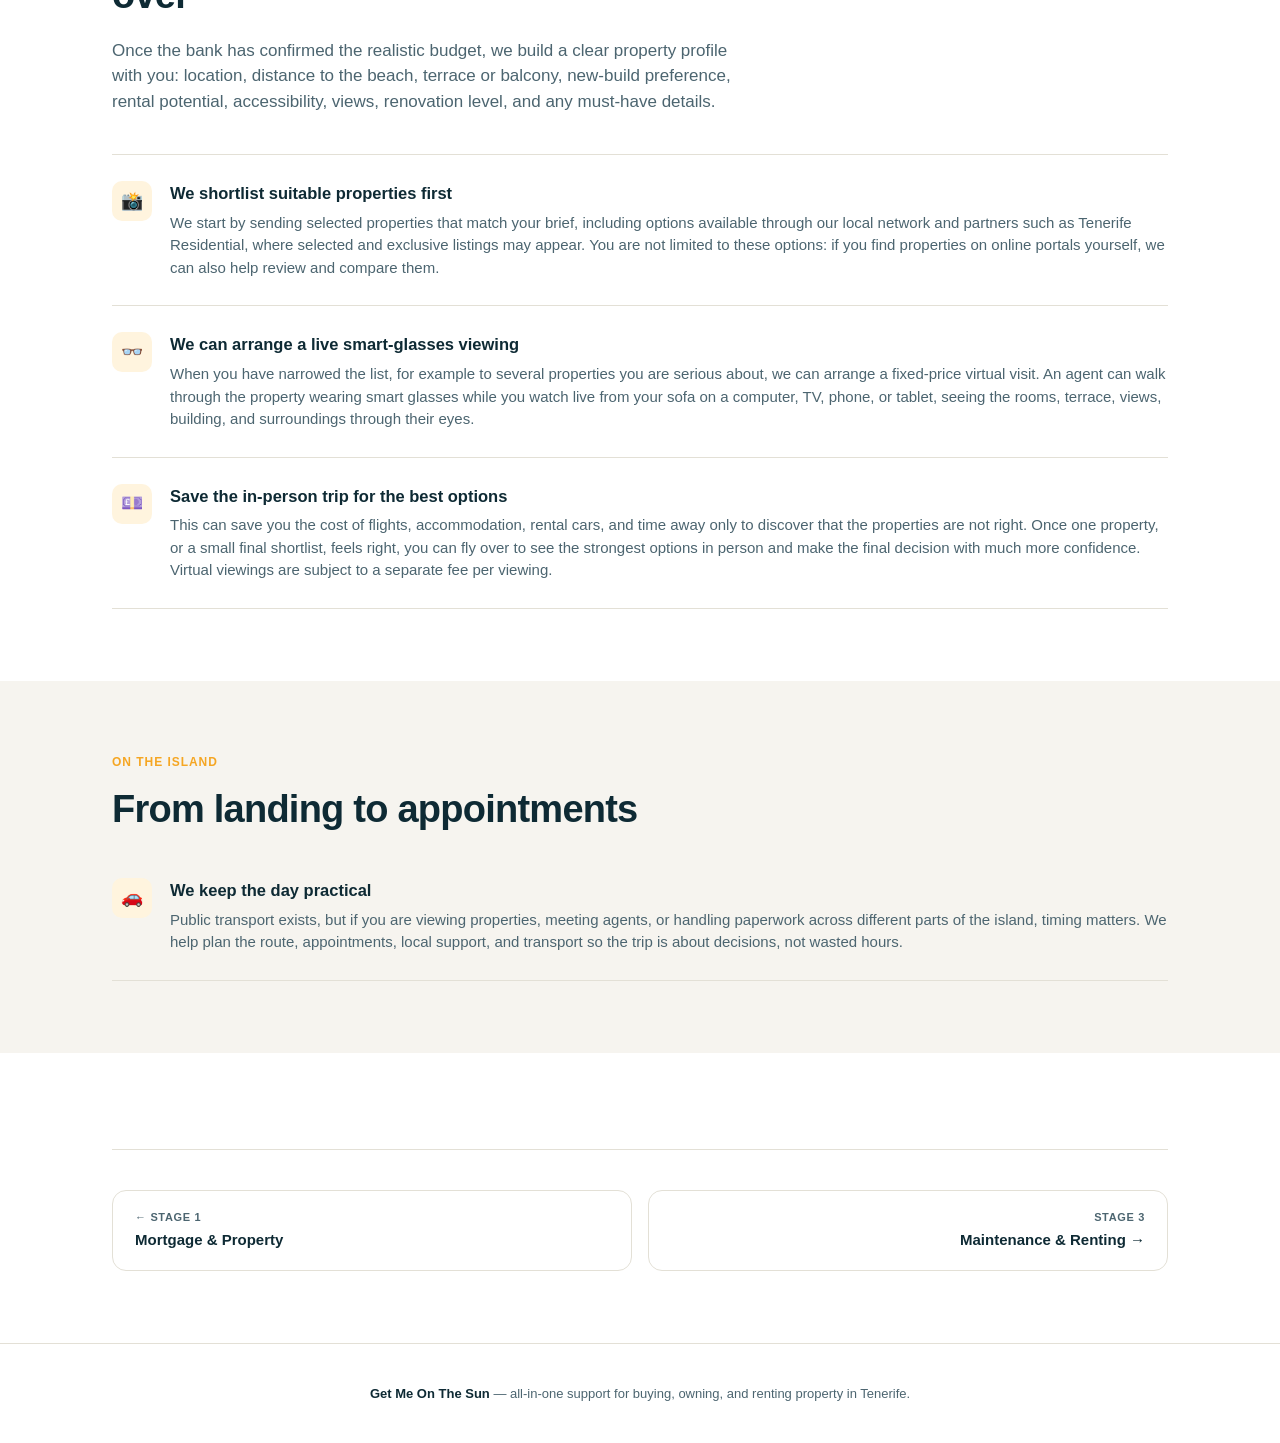
==== commit 9deb38c2: "Rename company page in getting-there.html" ====
--- a/getting-there.html
+++ b/getting-there.html
@@ -19,7 +19,7 @@
       <a href="getting-there.html" class="active">Getting There</a>
       <a href="maintenance-renting.html">Maintenance &amp; Renting</a>
       <a href="tax-savings.html">Property Taxes</a>
-      <a href="move-company.html">Move Your Company</a>
+      <a href="move-company.html">Move Your Company to the Canary Islands</a>
     </div>
   </div>
 </nav>
--- a/style.css
+++ b/style.css
@@ -51,7 +51,7 @@
   border-bottom: 1px solid var(--line);
 }
 .nav-inner {
-  max-width: var(--max);
+  max-width: 1360px;
   margin: 0 auto;
   padding: 0 32px;
   height: 56px;
@@ -68,6 +68,8 @@
   gap: 8px;
   margin-right: auto;
   order: 1;
+  flex: none;
+  white-space: nowrap;
 }
 .nav-brand .dot {
   width: 8px; height: 8px; border-radius: 50%;
@@ -76,8 +78,8 @@
 }
 .nav-links {
   display: flex;
-  gap: 22px;
-  font-size: 13px;
+  gap: 14px;
+  font-size: 12px;
   font-weight: 500;
   color: var(--ink-soft);
   order: 2;
@@ -85,7 +87,7 @@
 .nav-links a { padding: 6px 0; border-bottom: 2px solid transparent; transition: color .15s, border-color .15s; }
 .nav-links a:hover, .nav-links a.active { color: var(--ink); border-color: var(--sun); }
 .nav-toggle { display: none; background: none; border: 0; font-size: 20px; cursor: pointer; order: 4; }
-.language-switcher { position: relative; margin-left: 28px; order: 3; }
+.language-switcher { position: relative; margin-left: 20px; order: 3; }
 .language-button {
   min-width: 66px;
   height: 34px;
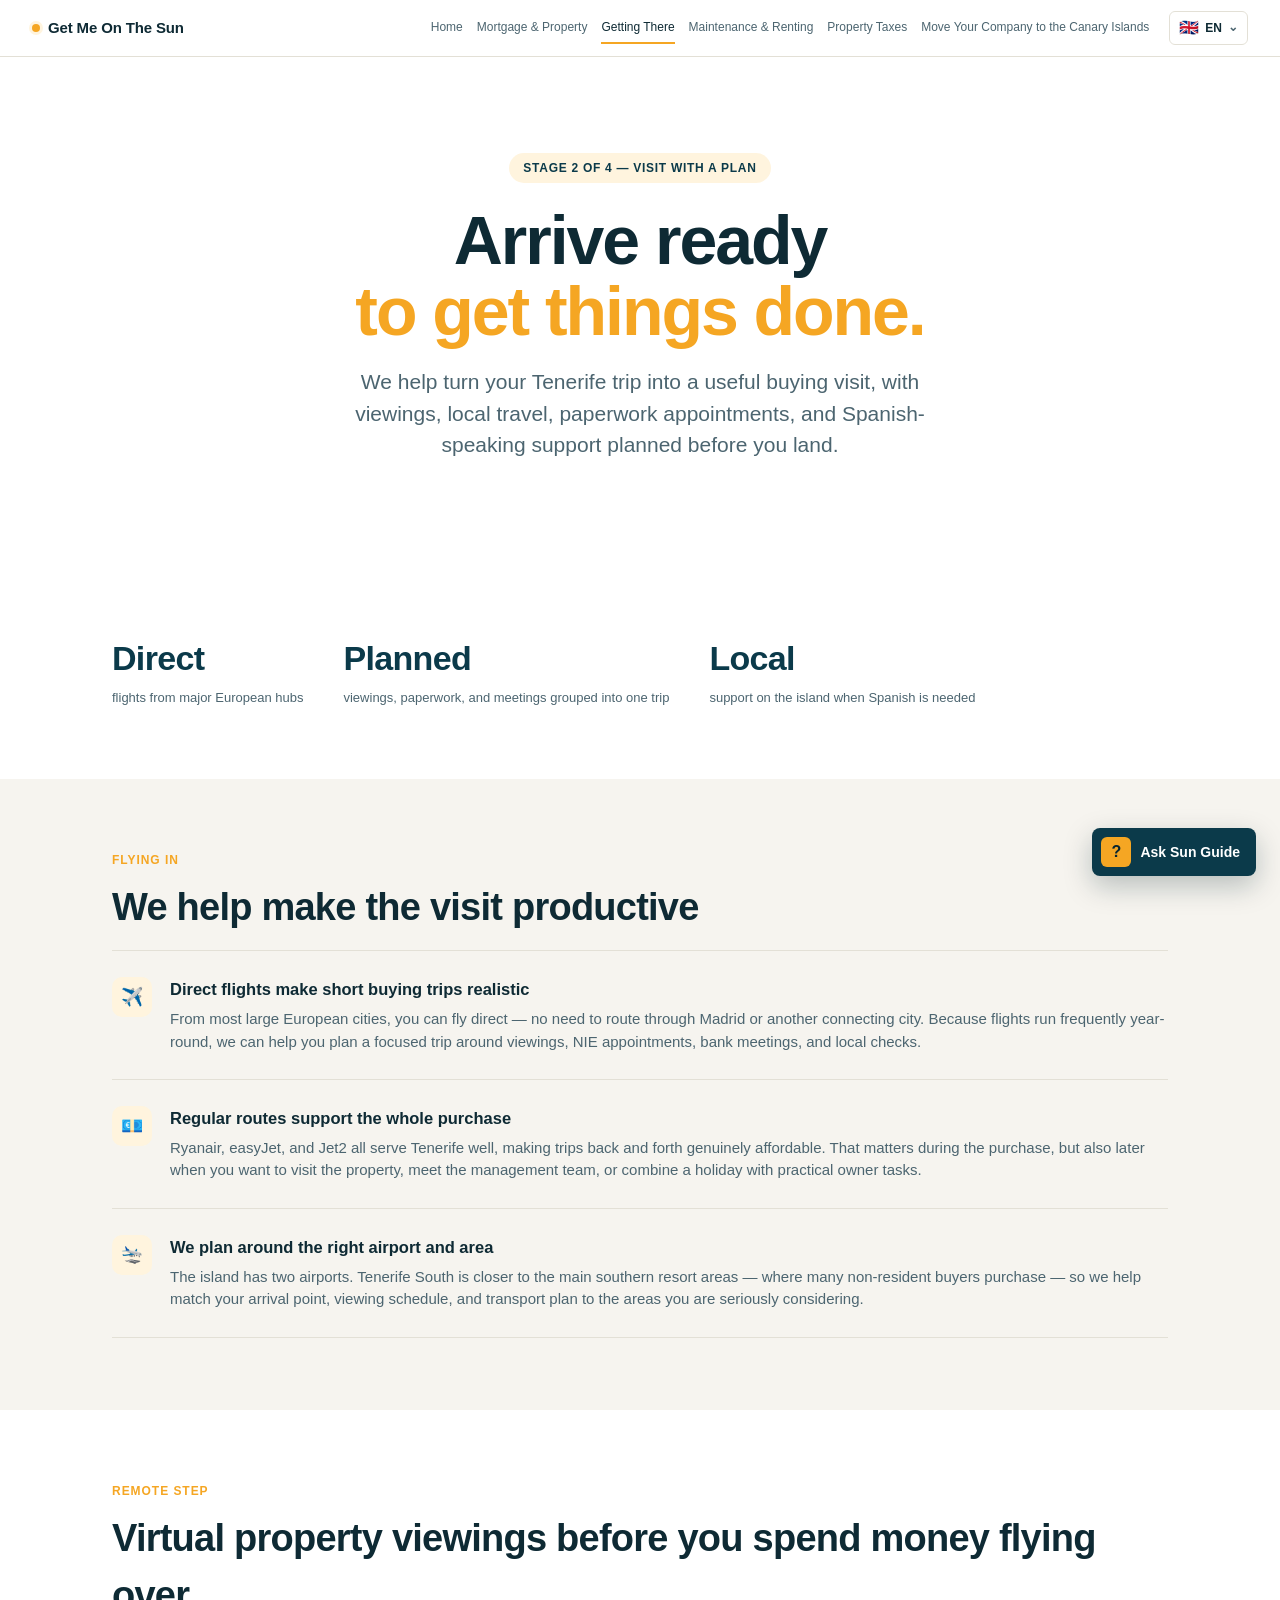
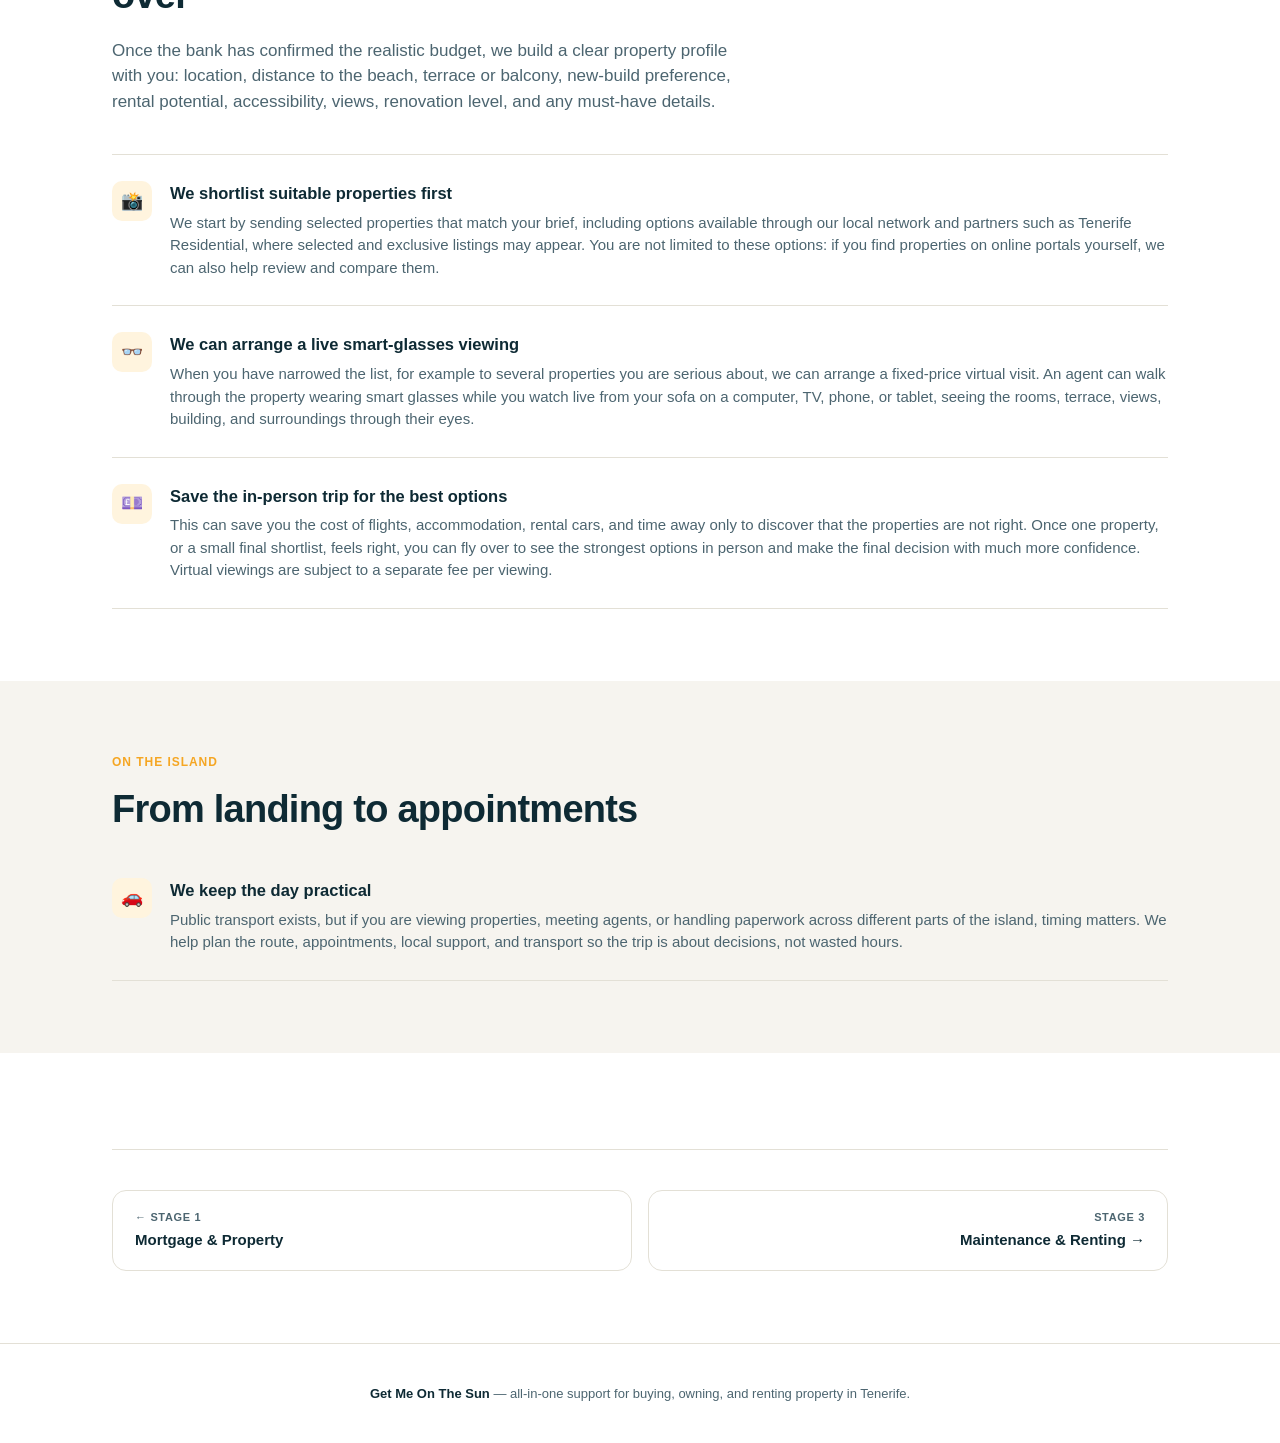
==== commit 97ee4bb6: "Add multilingual website assistant" ====
--- a/getting-there.html
+++ b/getting-there.html
@@ -143,5 +143,6 @@
 <script src="translations.js?v=20260926-tax-split"></script>
 <script src="i18n.js?v=20260926-tax-split"></script>
 <script src="script.js?v=20260926-tax-split"></script>
+<script src="assistant.js?v=20261004-sun-guide"></script>
 </body>
 </html>
--- a/style.css
+++ b/style.css
@@ -603,3 +603,199 @@
 .pagenav .dir { font-size: 11px; font-weight: 700; letter-spacing: 0.06em; text-transform: uppercase; color: var(--ink-soft); }
 .pagenav .title { font-size: 15px; font-weight: 700; margin-top: 4px; }
 .pagenav .next { text-align: right; }
+
+/* ---------- Sun Guide website assistant ---------- */
+.sr-only {
+  position: absolute;
+  width: 1px;
+  height: 1px;
+  padding: 0;
+  margin: -1px;
+  overflow: hidden;
+  clip: rect(0, 0, 0, 0);
+  white-space: nowrap;
+  border: 0;
+}
+.sun-guide {
+  position: fixed;
+  right: 24px;
+  bottom: 24px;
+  z-index: 120;
+  font-family: var(--font);
+}
+.sun-guide-launcher {
+  min-height: 48px;
+  display: inline-flex;
+  align-items: center;
+  gap: 9px;
+  float: right;
+  padding: 8px 16px 8px 9px;
+  border: 0;
+  border-radius: 8px;
+  background: var(--ocean);
+  color: var(--white);
+  box-shadow: 0 10px 28px rgba(7,37,48,0.26);
+  font: inherit;
+  font-size: 14px;
+  font-weight: 700;
+  cursor: pointer;
+}
+.sun-guide-launcher:hover { background: var(--ocean-deep); }
+.sun-guide-launcher:focus-visible,
+.sun-guide-close:focus-visible,
+.sun-guide-form input:focus-visible,
+.sun-guide-form button:focus-visible,
+.sun-guide-prompts button:focus-visible {
+  outline: 3px solid var(--sun-soft);
+  outline-offset: 2px;
+}
+.sun-guide-launcher-icon {
+  width: 30px;
+  height: 30px;
+  display: grid;
+  place-items: center;
+  border-radius: 6px;
+  background: var(--sun);
+  color: var(--ocean-deep);
+  font-size: 16px;
+  font-weight: 900;
+}
+.sun-guide.open .sun-guide-launcher { display: none; }
+.sun-guide-panel {
+  width: min(390px, calc(100vw - 32px));
+  height: min(600px, calc(100vh - 48px));
+  padding: 0;
+  overflow: hidden;
+  border: 1px solid var(--line);
+  border-radius: 8px;
+  background: var(--white);
+  box-shadow: 0 20px 55px rgba(7,37,48,0.28);
+}
+.sun-guide-panel:not([hidden]) {
+  display: grid;
+  grid-template-rows: auto minmax(150px, 1fr) auto auto auto;
+}
+.sun-guide-header {
+  min-height: 64px;
+  display: flex;
+  align-items: center;
+  justify-content: space-between;
+  gap: 16px;
+  padding: 12px 14px 12px 18px;
+  background: var(--ocean);
+  color: var(--white);
+}
+.sun-guide-header div { display: grid; gap: 1px; }
+.sun-guide-header strong { font-size: 16px; }
+.sun-guide-header span { color: rgba(255,255,255,0.7); font-size: 12px; }
+.sun-guide-close {
+  width: 36px;
+  height: 36px;
+  border: 0;
+  border-radius: 6px;
+  background: rgba(255,255,255,0.1);
+  color: var(--white);
+  font: inherit;
+  font-size: 25px;
+  line-height: 1;
+  cursor: pointer;
+}
+.sun-guide-messages {
+  overflow-y: auto;
+  padding: 18px;
+  background: #F8FAFA;
+}
+.sun-guide-message {
+  max-width: 88%;
+  margin: 0 0 12px;
+  padding: 11px 13px;
+  border-radius: 8px;
+  font-size: 13.5px;
+  line-height: 1.48;
+}
+.sun-guide-message p { margin: 0; }
+.sun-guide-message.assistant {
+  border: 1px solid var(--line);
+  background: var(--white);
+  color: var(--ink);
+}
+.sun-guide-message.user {
+  margin-left: auto;
+  background: var(--ocean);
+  color: var(--white);
+}
+.sun-guide-message a {
+  display: inline-block;
+  margin-top: 8px;
+  color: var(--ocean);
+  font-weight: 800;
+  border-bottom: 1px solid rgba(11,58,74,0.28);
+}
+.sun-guide-prompts {
+  display: flex;
+  gap: 7px;
+  overflow-x: auto;
+  padding: 10px 14px;
+  border-top: 1px solid var(--line);
+  background: var(--white);
+  scrollbar-width: thin;
+}
+.sun-guide-prompts button {
+  flex: none;
+  max-width: 210px;
+  padding: 8px 10px;
+  border: 1px solid var(--line);
+  border-radius: 6px;
+  background: var(--sun-pale);
+  color: var(--ink);
+  font: inherit;
+  font-size: 12px;
+  font-weight: 700;
+  text-align: left;
+  cursor: pointer;
+}
+.sun-guide-form {
+  display: grid;
+  grid-template-columns: minmax(0, 1fr) auto;
+  gap: 8px;
+  padding: 12px 14px 8px;
+  background: var(--white);
+}
+.sun-guide-form input {
+  min-width: 0;
+  min-height: 42px;
+  padding: 9px 11px;
+  border: 1px solid var(--line);
+  border-radius: 6px;
+  color: var(--ink);
+  font: inherit;
+  font-size: 13px;
+}
+.sun-guide-form button {
+  min-height: 42px;
+  padding: 8px 14px;
+  border: 0;
+  border-radius: 6px;
+  background: var(--sun);
+  color: var(--ocean-deep);
+  font: inherit;
+  font-size: 13px;
+  font-weight: 800;
+  cursor: pointer;
+}
+.sun-guide-note {
+  margin: 0;
+  padding: 0 14px 12px;
+  background: var(--white);
+  color: var(--ink-soft);
+  font-size: 10.5px;
+  line-height: 1.35;
+}
+@media (max-width: 600px) {
+  .sun-guide { right: 16px; bottom: 16px; }
+  .sun-guide-panel {
+    width: calc(100vw - 32px);
+    height: min(620px, calc(100vh - 32px));
+  }
+  .sun-guide-launcher { min-height: 46px; }
+}
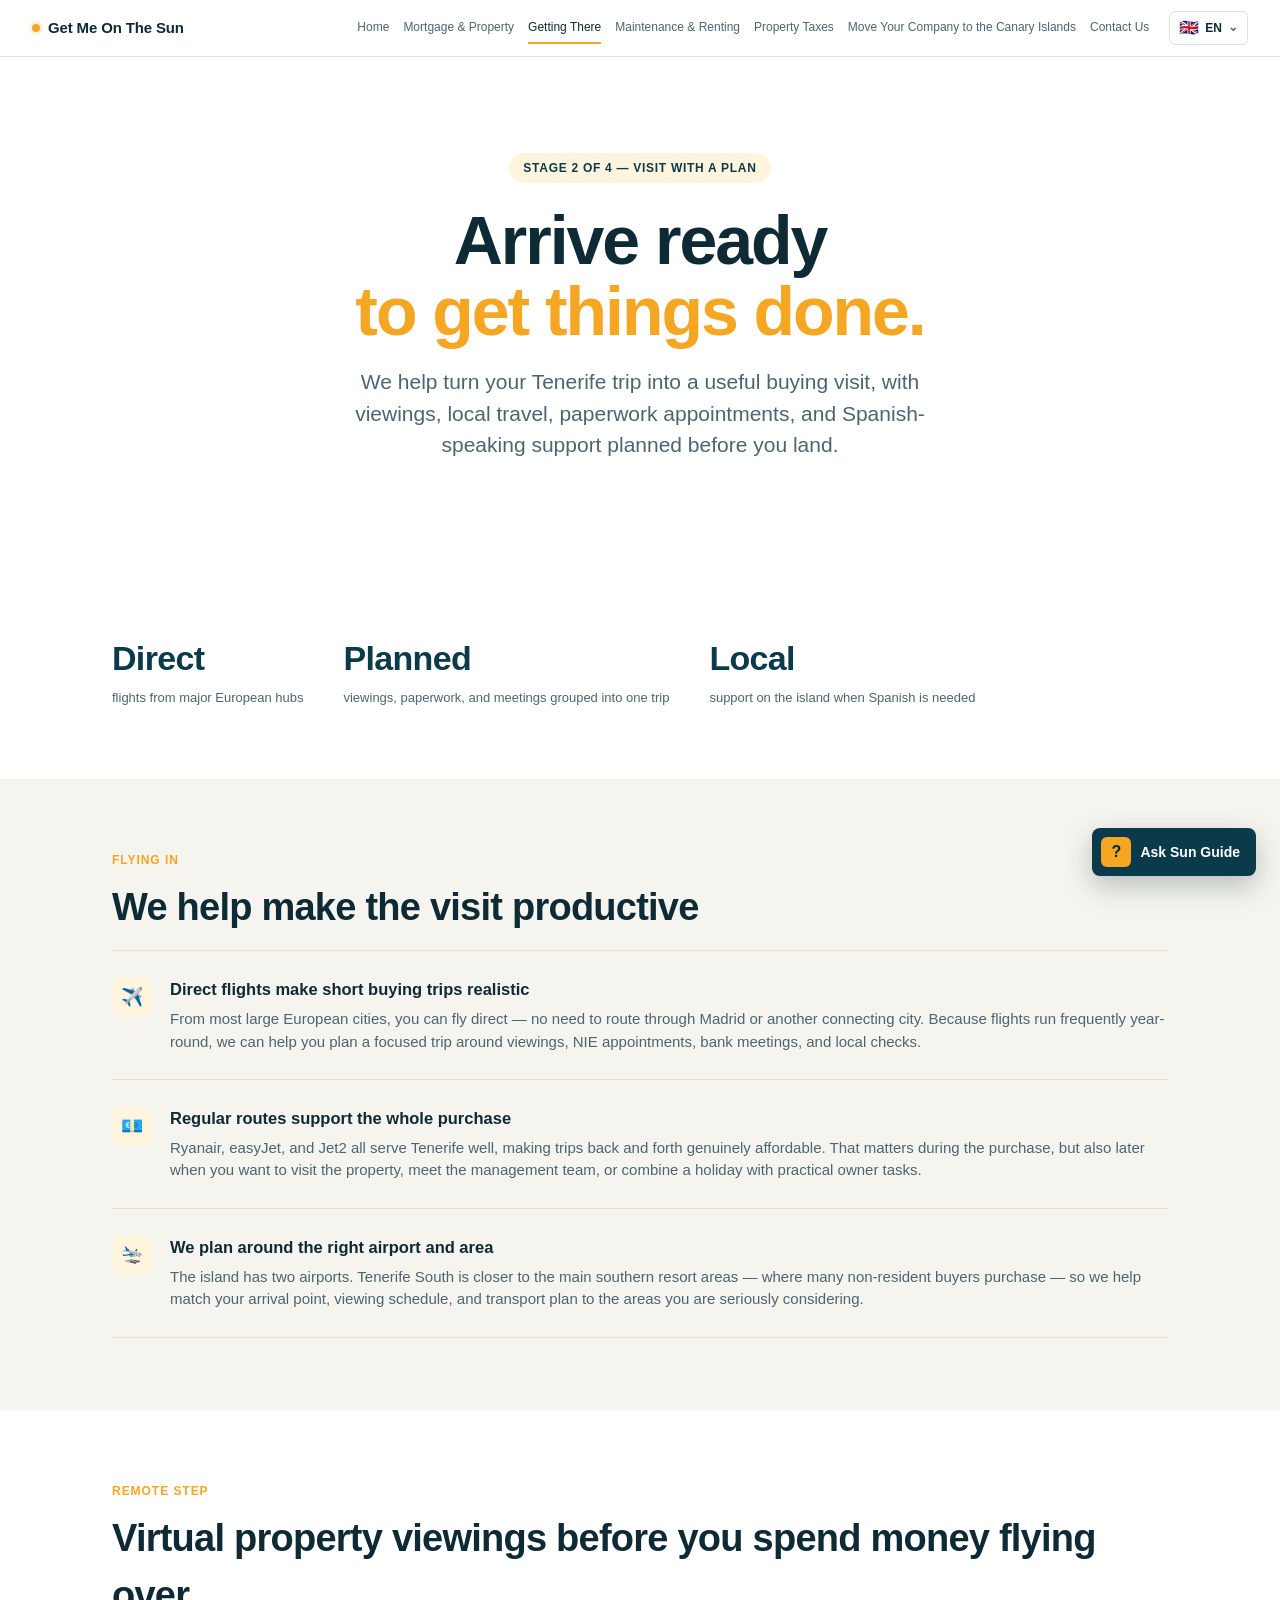
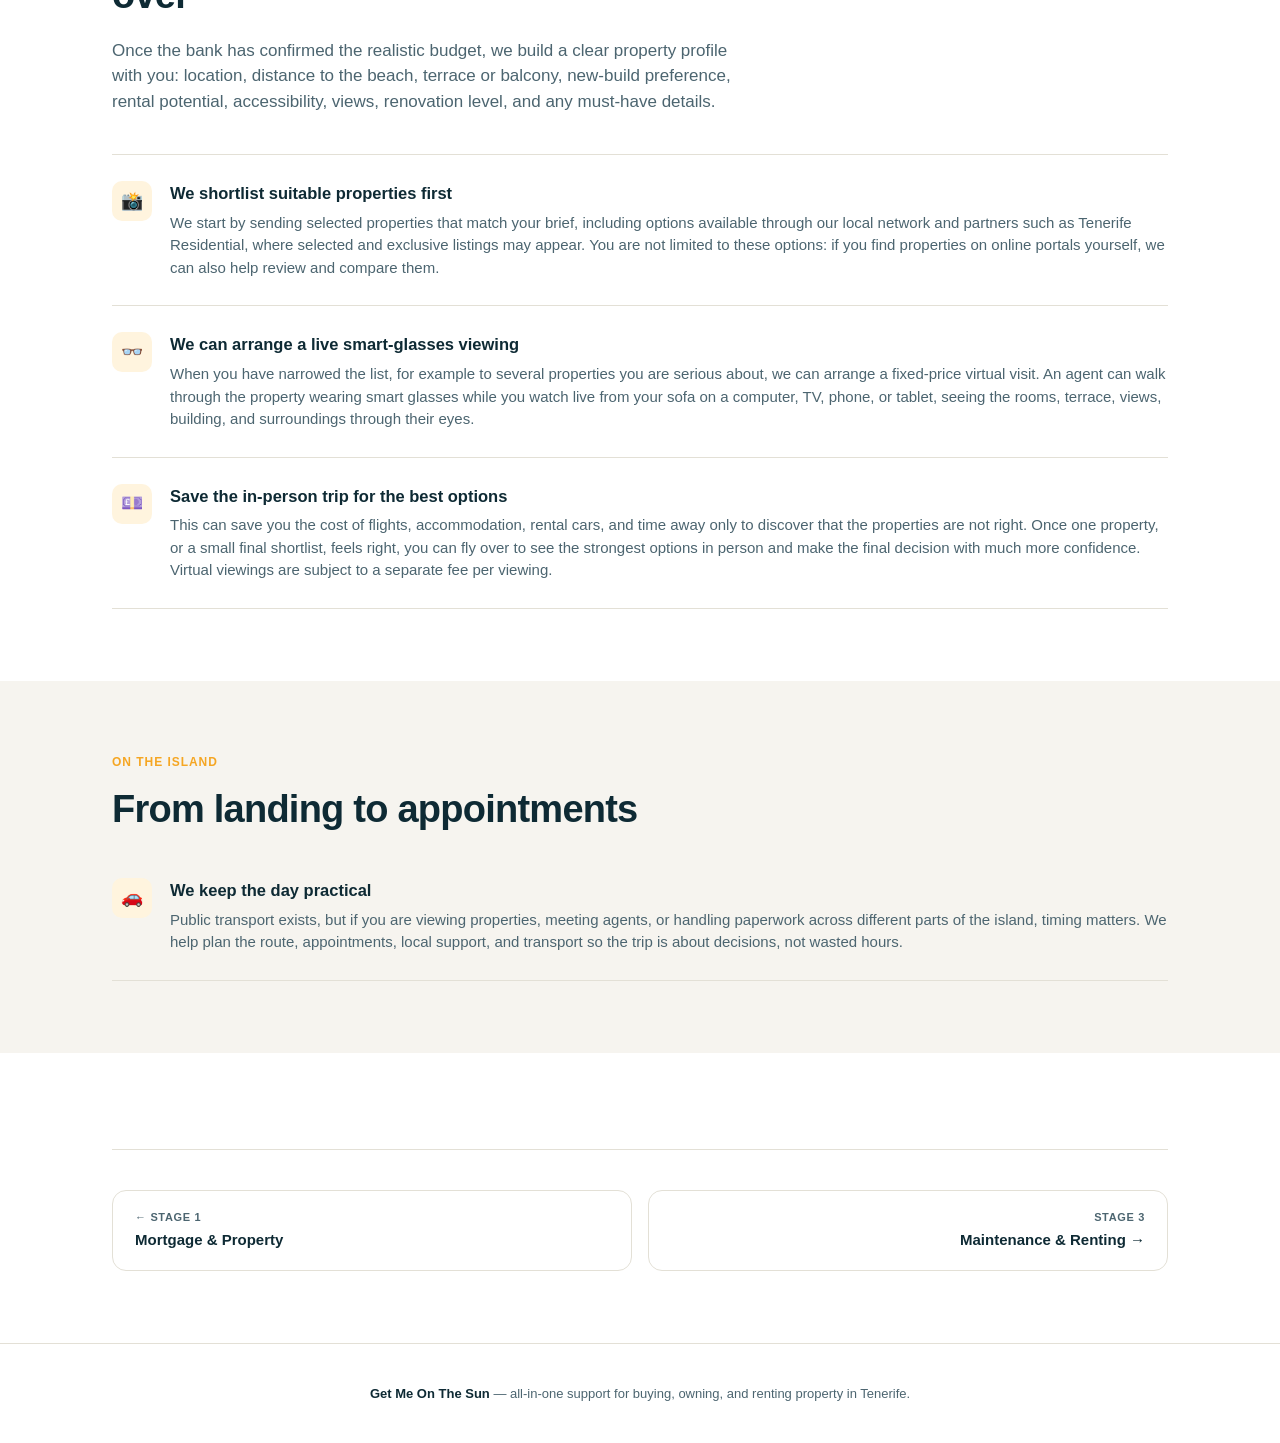
==== commit 8026acc7: "Add multilingual contact page and enquiry form" ====
--- a/getting-there.html
+++ b/getting-there.html
@@ -20,6 +20,7 @@
       <a href="maintenance-renting.html">Maintenance &amp; Renting</a>
       <a href="tax-savings.html">Property Taxes</a>
       <a href="move-company.html">Move Your Company to the Canary Islands</a>
+      <a href="contact.html">Contact Us</a>
     </div>
   </div>
 </nav>
@@ -140,9 +141,9 @@
   </div>
 </footer>
 
-<script src="translations.js?v=20260926-tax-split"></script>
+<script src="translations.js?v=20261030-contact"></script>
 <script src="i18n.js?v=20260926-tax-split"></script>
-<script src="script.js?v=20260926-tax-split"></script>
-<script src="assistant.js?v=20261004-sun-guide"></script>
+<script src="script.js?v=20261030-contact"></script>
+<script src="assistant.js?v=20261030-contact"></script>
 </body>
 </html>
--- a/style.css
+++ b/style.css
@@ -799,3 +799,116 @@
   }
   .sun-guide-launcher { min-height: 46px; }
 }
+
+/* ---------- Contact ---------- */
+.contact-hero { padding-bottom: 44px; }
+.contact-section { padding-top: 36px; }
+.contact-layout {
+  display: grid;
+  grid-template-columns: minmax(260px, 0.72fr) minmax(0, 1.28fr);
+  gap: 64px;
+  align-items: start;
+}
+.contact-copy .section-intro { margin-bottom: 34px; }
+.contact-direct {
+  padding: 22px 0;
+  border-top: 1px solid var(--line);
+}
+.contact-direct:last-child { border-bottom: 1px solid var(--line); }
+.contact-direct h3 {
+  margin: 0 0 7px;
+  font-size: 17px;
+}
+.contact-direct p {
+  margin: 0 0 7px;
+  color: var(--ink-soft);
+  font-size: 14px;
+}
+.contact-direct a {
+  color: var(--ocean);
+  font-size: 15px;
+  font-weight: 800;
+  border-bottom: 1px solid rgba(11,58,74,0.3);
+}
+.contact-form {
+  padding: 28px;
+  border: 1px solid var(--line);
+  border-radius: 8px;
+  background: var(--white);
+  box-shadow: 0 16px 36px rgba(7,37,48,0.08);
+}
+.contact-fields {
+  display: grid;
+  grid-template-columns: repeat(2, minmax(0, 1fr));
+  gap: 18px;
+}
+.contact-wide { grid-column: 1 / -1; }
+.contact-form input,
+.contact-form select,
+.contact-form textarea {
+  width: 100%;
+  border: 1px solid var(--line);
+  border-radius: 6px;
+  background: var(--white);
+  color: var(--ink);
+  font: inherit;
+  font-size: 14px;
+}
+.contact-form input,
+.contact-form select { min-height: 46px; padding: 0 12px; }
+.contact-form textarea { min-height: 150px; padding: 12px; resize: vertical; }
+.contact-form input:focus,
+.contact-form select:focus,
+.contact-form textarea:focus {
+  outline: 3px solid var(--sun-soft);
+  outline-offset: 1px;
+  border-color: var(--sun);
+}
+.contact-consent {
+  display: flex;
+  align-items: flex-start;
+  gap: 10px;
+  margin: 20px 0;
+  color: var(--ink-soft);
+  font-size: 13px;
+}
+.contact-consent input {
+  width: 17px;
+  min-height: 17px;
+  margin: 2px 0 0;
+  accent-color: var(--ocean);
+}
+.contact-submit {
+  min-height: 46px;
+  padding: 10px 20px;
+  border: 0;
+  border-radius: 6px;
+  background: var(--ocean);
+  color: var(--white);
+  font: inherit;
+  font-size: 14px;
+  font-weight: 800;
+  cursor: pointer;
+}
+.contact-submit:hover { background: var(--ocean-deep); }
+.contact-status {
+  min-height: 20px;
+  margin: 12px 0 0;
+  color: var(--ocean);
+  font-size: 13px;
+  font-weight: 700;
+}
+.contact-privacy {
+  margin: 8px 0 0;
+  color: var(--ink-soft);
+  font-size: 11.5px;
+  line-height: 1.45;
+}
+@media (max-width: 900px) {
+  .contact-layout { grid-template-columns: 1fr; gap: 36px; }
+}
+@media (max-width: 600px) {
+  .contact-fields { grid-template-columns: 1fr; }
+  .contact-wide { grid-column: auto; }
+  .contact-form { padding: 20px; }
+}
